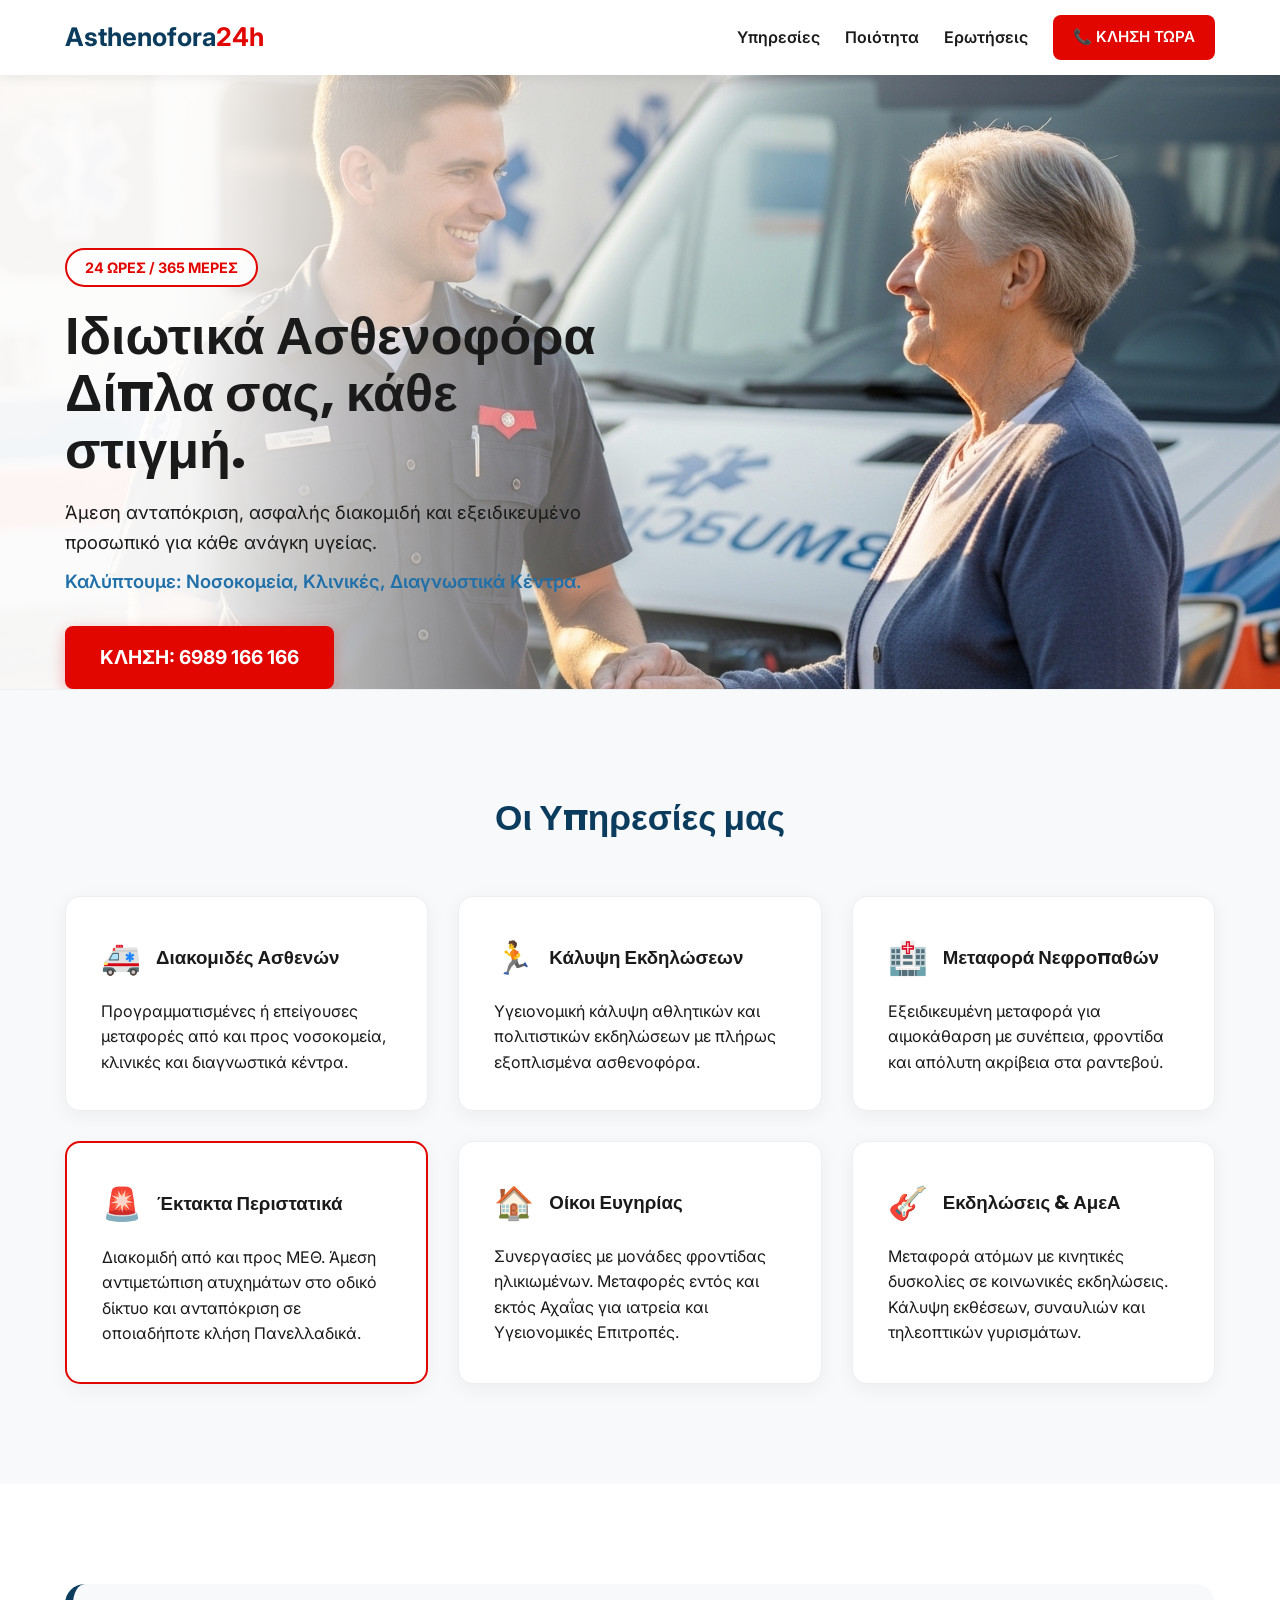
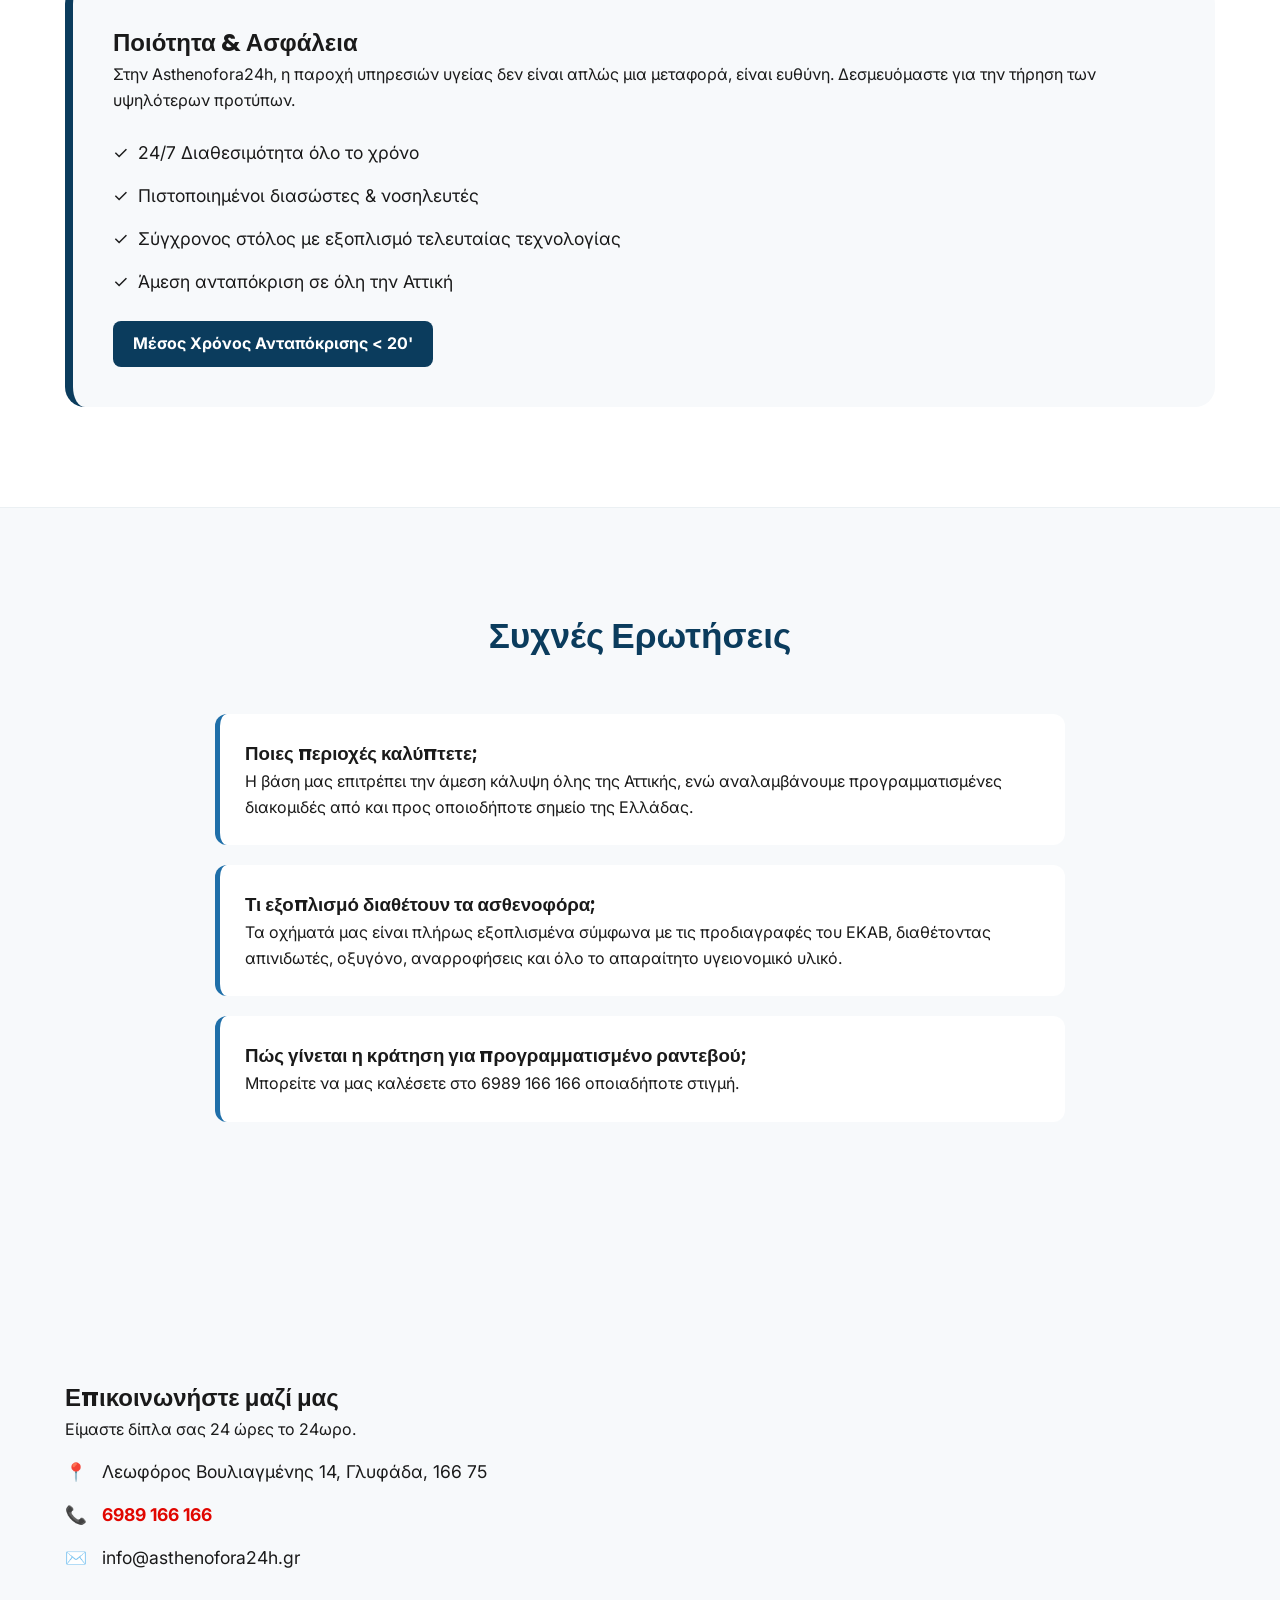
==== index.html @ 8b7d51a0 "Initial commit - Hero section complete" ====
<!DOCTYPE html>
<html lang="el">
<head>
    <meta charset="UTF-8">
    <meta name="viewport" content="width=device-width, initial-scale=1.0">
    <title>Asthenofora24h | Ιδιωτικά Ασθενοφόρα - Άμεση Διακομιδή</title>
    
    <meta name="description" content="Ιδιωτικά ασθενοφόρα Asthenofora24h. Άμεση ανταπόκριση < 20', 24/7 διαθεσιμότητα, μεταφορές ασθενών και κάλυψη εκδηλώσεων.">
    
    <link href="https://fonts.googleapis.com/css2?family=Inter:wght@400;600&family=Poppins:wght@600;700&display=swap" rel="stylesheet">
    <link rel="stylesheet" href="style.css">
</head>
<body>

    <header class="sticky-header">
        <div class="container header-flex">
            <a href="#" class="logo">Asthenofora<span>24h</span></a>
            <nav class="desktop-nav">
                <a href="#services">Υπηρεσίες</a>
                <a href="#quality">Ποιότητα</a>
                <a href="#faq">Ερωτήσεις</a>
                <a href="tel:6989166166" class="nav-call-btn">📞 ΚΛΗΣΗ ΤΩΡΑ</a>
            </nav>
        </div>
    </header>

    <section class="hero">
        <div id="hero-bg" class="hero-background"></div>
        
        <div class="container hero-container-rel">
            <div class="hero-content">
    <div class="top-badge">24 Ώρες / 365 Μέρες</div>
    <h1>Ιδιωτικά Ασθενοφόρα <br><span class="text-blue">Δίπλα σας, κάθε στιγμή.</span></h1>
    
    <p class="hero-description">
        Άμεση ανταπόκριση, ασφαλής διακομιδή και εξειδικευμένο προσωπικό για κάθε ανάγκη υγείας. 
        <span>Καλύπτουμε: Νοσοκομεία, Κλινικές, Διαγνωστικά Κέντρα.</span>
    </p>

    <div class="hero-btns">
        <a href="tel:6989166166" class="btn-main-cta">ΚΛΗΣΗ: 6989 166 166</a>
    </div>
</div>
    </section>

    <section id="services" class="section section-light">
        <div class="container">
            <h2 class="section-title">Οι Υπηρεσίες μας</h2>
            <div class="grid">
                
                <div class="card">
                    <div class="card-header">
                        <span class="card-icon">🚑</span>
                        <h3>Διακομιδές Ασθενών</h3>
                    </div>
                    <p>Προγραμματισμένες ή επείγουσες μεταφορές από και προς νοσοκομεία, κλινικές και διαγνωστικά κέντρα.</p>
                </div>

                <div class="card">
                    <div class="card-header">
                        <span class="card-icon">🏃</span>
                        <h3>Κάλυψη Εκδηλώσεων</h3>
                    </div>
                    <p>Υγειονομική κάλυψη αθλητικών και πολιτιστικών εκδηλώσεων με πλήρως εξοπλισμένα ασθενοφόρα.</p>
                </div>

                <div class="card">
                    <div class="card-header">
                        <span class="card-icon">🏥</span>
                        <h3>Μεταφορά Νεφροπαθών</h3>
                    </div>
                    <p>Εξειδικευμένη μεταφορά για αιμοκάθαρση με συνέπεια, φροντίδα και απόλυτη ακρίβεια στα ραντεβού.</p>
                </div>

                <div class="card card-highlight">
                    <div class="card-header">
                        <span class="card-icon">🚨</span>
                        <h3>Έκτακτα Περιστατικά</h3>
                    </div>
                    <p>Διακομιδή από και προς ΜΕΘ. Άμεση αντιμετώπιση ατυχημάτων στο οδικό δίκτυο και ανταπόκριση σε οποιαδήποτε κλήση Πανελλαδικά.</p>
                </div>

                <div class="card">
                    <div class="card-header">
                        <span class="card-icon">🏠</span>
                        <h3>Οίκοι Ευγηρίας</h3>
                    </div>
                    <p>Συνεργασίες με μονάδες φροντίδας ηλικιωμένων. Μεταφορές εντός και εκτός Αχαΐας για ιατρεία και Υγειονομικές Επιτροπές.</p>
                </div>

                <div class="card">
                    <div class="card-header">
                        <span class="card-icon">🎸</span>
                        <h3>Εκδηλώσεις & ΑμεΑ</h3>
                    </div>
                    <p>Μεταφορά ατόμων με κινητικές δυσκολίες σε κοινωνικές εκδηλώσεις. Κάλυψη εκθέσεων, συναυλιών και τηλεοπτικών γυρισμάτων.</p>
                </div>

            </div>
        </div>
    </section>

    <section id="quality" class="section section-white">
        <div class="container">
            <div class="quality-panel">
                <div class="quality-text">
                    <h2>Ποιότητα & Ασφάλεια</h2>
                    <p>Στην Asthenofora24h, η παροχή υπηρεσιών υγείας δεν είναι απλώς μια μεταφορά, είναι ευθύνη. Δεσμευόμαστε για την τήρηση των υψηλότερων προτύπων.</p>
                    <ul class="quality-list">
                        <li><span>✓</span> 24/7 Διαθεσιμότητα όλο το χρόνο</li>
                        <li><span>✓</span> Πιστοποιημένοι διασώστες & νοσηλευτές</li>
                        <li><span>✓</span> Σύγχρονος στόλος με εξοπλισμό τελευταίας τεχνολογίας</li>
                        <li><span>✓</span> Άμεση ανταπόκριση σε όλη την Αττική</li>
                    </ul>
                    <div class="response-badge">Μέσος Χρόνος Ανταπόκρισης < 20'</div>
                </div>
            </div>
        </div>
    </section>

    <section id="faq" class="section section-light">
        <div class="container">
            <h2 class="section-title">Συχνές Ερωτήσεις</h2>
            <div class="faq-container">
                <div class="faq-card">
                    <h3>Ποιες περιοχές καλύπτετε;</h3>
                    <p>Η βάση μας επιτρέπει την άμεση κάλυψη όλης της Αττικής, ενώ αναλαμβάνουμε προγραμματισμένες διακομιδές από και προς οποιοδήποτε σημείο της Ελλάδας.</p>
                </div>
                <div class="faq-card">
                    <h3>Τι εξοπλισμό διαθέτουν τα ασθενοφόρα;</h3>
                    <p>Τα οχήματά μας είναι πλήρως εξοπλισμένα σύμφωνα με τις προδιαγραφές του ΕΚΑΒ, διαθέτοντας απινιδωτές, οξυγόνο, αναρροφήσεις και όλο το απαραίτητο υγειονομικό υλικό.</p>
                </div>
                <div class="faq-card">
                    <h3>Πώς γίνεται η κράτηση για προγραμματισμένο ραντεβού;</h3>
                    <p>Μπορείτε να μας καλέσετε στο 6989 166 166 οποιαδήποτε στιγμή.</p>
                </div>
            </div>
        </div>
    </section>

    <footer id="contact" class="footer-panel">
        <div class="container">
            <div class="footer-grid">
                <div class="footer-contact-info">
                    <h2>Επικοινωνήστε μαζί μας</h2>
                    <p class="footer-tagline">Είμαστε δίπλα σας 24 ώρες το 24ωρο.</p>
                    <div class="contact-item">
                        <span class="icon">📍</span>
                        <p>Λεωφόρος Βουλιαγμένης 14, Γλυφάδα, 166 75</p>
                    </div>
                    <div class="contact-item">
                        <span class="icon">📞</span>
                        <p><a href="tel:6989166166">6989 166 166</a></p>
                    </div>
                    <div class="contact-item">
                        <span class="icon">✉️</span>
                        <p>info@asthenofora24h.gr</p>
                    </div>
                </div>
                <div class="footer-map-box">
                    <iframe src="https://www.google.com/maps/embed?pb=!1m18!1m12!1m3!1d3151.83543450937!2d23.75!3d37.86!2m3!1f0!2f0!3f0!3m2!1i1024!2i768!4f13.1!3m3!1m2!1s0x0%3A0x0!2zMzfCsDUxJzM2LjAiTiAyM8KwNDUnMDAuMCJF!5e0!3m2!1sel!2sgr!4v1622549200000!5m2!1sel!2sgr" width="100%" height="300" style="border:0; border-radius: 15px;" allowfullscreen="" loading="lazy"></iframe>
                </div>
            </div>
        </div>
    </footer>

    <div class="mobile-call-bar">
        <a href="tel:6989166166">
            <span class="phone-icon">📞</span> 
            <span class="phone-text">ΚΛΗΣΗ: 6989 166 166</span>
        </a>
    </div>

    <script src="script.js"></script>
</body>
</html>
---- style.css ----
/* =========================================
   1. CUSTOM VARIABLES & RESET
   ========================================= */
:root {
    --primary-blue: #0B3C5D;
    --secondary-blue: #1F6FA9;
    --accent-red: #E10600;
    --bg-light: #F7F9FB;
    --text-dark: #1A1A1A;
    --white: #ffffff;
    --transition: all 0.3s ease;
}

* { 
    box-sizing: border-box; 
    margin: 0; 
    padding: 0; 
}

html { 
    scroll-behavior: smooth; 
}

body {
    font-family: 'Inter', sans-serif;
    color: var(--text-dark);
    background-color: var(--bg-light);
    line-height: 1.6;
    overflow-x: hidden;
}

h1, h2, h3 { 
    font-family: 'Poppins', sans-serif; 
    font-weight: 700; 
}

.container {
    max-width: 1200px;
    margin: 0 auto;
    padding: 0 25px;
}

/* =========================================
   2. STICKY HEADER
   ========================================= */
.sticky-header {
    height: 75px;
    position: sticky;
    top: 0;
    background: var(--white);
    box-shadow: 0 2px 12px rgba(0,0,0,0.08);
    z-index: 1000;
    display: flex;
    align-items: center;
}

.header-flex {
    display: flex;
    justify-content: space-between;
    align-items: center;
    width: 100%;
}

.logo { 
    font-size: 1.6rem; 
    color: var(--primary-blue); 
    text-decoration: none; 
    font-weight: 700; 
}

.logo span { 
    color: var(--accent-red); 
}

.desktop-nav { 
    display: flex; 
    align-items: center; 
    gap: 25px; 
}

.desktop-nav a { 
    text-decoration: none; 
    color: var(--text-dark); 
    font-weight: 600; 
    transition: var(--transition); 
}

.desktop-nav a:hover { 
    color: var(--secondary-blue); 
}

.nav-call-btn {
    background: var(--accent-red);
    color: var(--white) !important;
    padding: 10px 20px;
    border-radius: 8px;
    font-size: 0.95rem;
    transition: var(--transition);
}

.nav-call-btn:hover {
    background: #b30500 !important;
    transform: translateY(-2px);
}
/* =========================================
   3. HERO SECTION (ΤΕΛΙΚΟ & ΟΛΟΚΛΗΡΩΜΕΝΟ)
   ========================================= */
.hero {
    position: relative;
    overflow: hidden;
    min-height: 40vh; /* Ισορροπημένο ύψος */
    display: flex;
    align-items: center;
    background-color: #000;
    text-align: left;
}

.hero-background {
    position: absolute;
    top: 0;
    left: 0;
    width: 100%;
    height: 100%;
    background-size: cover;
    background-position: 70% center; /* Μετακίνηση φωτό 10% δεξιά */
    background-repeat: no-repeat;
    transition: background-image 1.5s ease-in-out, transform 8s linear;
    z-index: 1;
}

.zoom-effect { 
    transform: scale(1.1); 
}

.hero::before {
    content: '';
    position: absolute;
    top: 0; left: 0; width: 100%; height: 100%;
    /* Πολύ ελαφρύ σβήσιμο για να φαίνονται οι διασώστες */
    background: linear-gradient(90deg, 
        rgba(255,255,255,0.95) 15%, 
        rgba(255,255,255,0.3) 45%, 
        rgba(255,255,255,0) 70%
    );
    z-index: 2;
}

.hero-container-rel {
    position: relative;
    z-index: 3;
    width: 100%;
}

.hero-content {
    max-width: 580px; 
    text-align: left;
    margin-left: 0;
    margin-right: auto;
    /* Κατέβασμα 5% για να μην κρύβει τα πρόσωπα */
    padding-top: 15%; 
}

/* 24 Ώρες Badge με Κόκκινα Γράμματα */
.top-badge {
    background: rgba(255, 255, 255, 0.9);
    color: var(--accent-red);
    border: 2px solid var(--accent-red);
    display: inline-block;
    padding: 6px 18px;
    border-radius: 50px;
    font-size: 0.9rem;
    font-weight: 700;
    margin-bottom: 20px;
    text-transform: uppercase;
}

.hero h1 { 
    font-size: clamp(32px, 5vw, 52px); 
    line-height: 1.1; 
    margin-bottom: 20px; 
    color: var(--text-dark);
    text-align: left;
}

/* Ενοποιημένο κείμενο 1 + 2 */
.hero-description {
    font-size: 1.15rem;
    line-height: 1.6;
    color: #1A1A1A;
    margin-bottom: 30px;
    text-align: left;
}

.hero-description span {
    display: block;
    margin-top: 10px;
    font-weight: 600;
    color: var(--secondary-blue);
}

/* Κουμπί ΚΛΗΣΗ (3) */
.btn-main-cta {
    display: inline-block;
    background: var(--accent-red);
    color: var(--white);
    padding: 16px 35px;
    border-radius: 8px;
    text-decoration: none;
    font-weight: 700;
    font-size: 1.2rem;
    box-shadow: 0 4px 15px rgba(225, 6, 0, 0.3);
    transition: var(--transition);
}

.btn-main-cta:hover {
    transform: translateY(-3px);
    background: #b30500;
}

/* --- Mobile Fixes --- */
@media (max-width: 768px) {
    .hero { text-align: center; min-height: 75vh; }
    .hero::before { background: rgba(255,255,255,0.85); }
    .hero-content { margin: 0 auto; padding-top: 10%; }
    .hero h1, .hero-description { text-align: center; }
}
/* =========================================
   4. SECTIONS & PANELS
   ========================================= */
.section { 
    padding: 100px 0; 
}

.section-light { 
    background-color: var(--bg-light); 
    border-top: 1px solid #ebf0f3; 
}

.section-white { 
    background-color: var(--white); 
}

.section-title { 
    text-align: center; 
    font-size: 2.2rem; 
    margin-bottom: 50px; 
    color: var(--primary-blue); 
}

/* =========================================
   5. GRID & CARDS
   ========================================= */
.grid {
    display: grid;
    grid-template-columns: repeat(auto-fit, minmax(320px, 1fr));
    gap: 30px;
}

.card {
    background: var(--white);
    padding: 35px;
    border-radius: 15px;
    box-shadow: 0 5px 20px rgba(0,0,0,0.05);
    transition: var(--transition);
    border: 1px solid #eee;
}

.card:hover {
    transform: translateY(-8px);
    box-shadow: 0 12px 30px rgba(11, 60, 93, 0.1);
}

.card-highlight {
    border: 2px solid var(--accent-red);
}

.card-header {
    display: flex;
    align-items: center;
    gap: 15px;
    margin-bottom: 15px;
}

.card-icon { font-size: 2rem; }

/* =========================================
   6. QUALITY & FAQ
   ========================================= */
.quality-panel {
    background: var(--bg-light);
    padding: 40px;
    border-radius: 20px;
    border-left: 8px solid var(--primary-blue);
}

.quality-list {
    list-style: none;
    margin: 25px 0;
}

.quality-list li {
    margin-bottom: 15px;
    font-size: 1.1rem;
    display: flex;
    align-items: center;
    gap: 10px;
}

.response-badge {
    display: inline-block;
    padding: 10px 20px;
    background: var(--primary-blue);
    color: white;
    border-radius: 8px;
    font-weight: 700;
}

.faq-container { max-width: 850px; margin: 0 auto; }

.faq-card {
    background: var(--white);
    padding: 25px;
    border-radius: 12px;
    margin-bottom: 20px;
    border-left: 5px solid var(--secondary-blue);
}

/* =========================================
   7. FOOTER & MAP
   ========================================= */
.footer-panel { padding: 80px 0 120px 0; }

.footer-grid {
    display: grid;
    grid-template-columns: 1fr 1fr;
    gap: 50px;
    align-items: center;
}

.contact-item {
    display: flex;
    gap: 15px;
    margin-top: 15px;
    font-size: 1.1rem;
}

.contact-item a { color: var(--accent-red); font-weight: 700; text-decoration: none; }

/* =========================================
   8. MOBILE CALL BAR & RESPONSIVE
   ========================================= */
.mobile-call-bar {
    position: fixed;
    bottom: 0;
    width: 100%;
    height: 70px;
    background: var(--accent-red);
    display: none;
    align-items: center;
    justify-content: center;
    z-index: 2000;
}

.mobile-call-bar a {
    color: white;
    text-decoration: none;
    font-weight: 700;
    font-size: 1.2rem;
}

@media (max-width: 768px) {
    .desktop-nav { display: none; }
    .mobile-call-bar { display: flex; }
    .footer-grid { grid-template-columns: 1fr; }
    .section { padding: 60px 0; }
    .hero { text-align: center; min-height: 70vh; }
    .hero::before { background: rgba(255,255,255,0.85); }
    .hero-content { margin: 0 auto; }
    body { padding-bottom: 70px; }
}
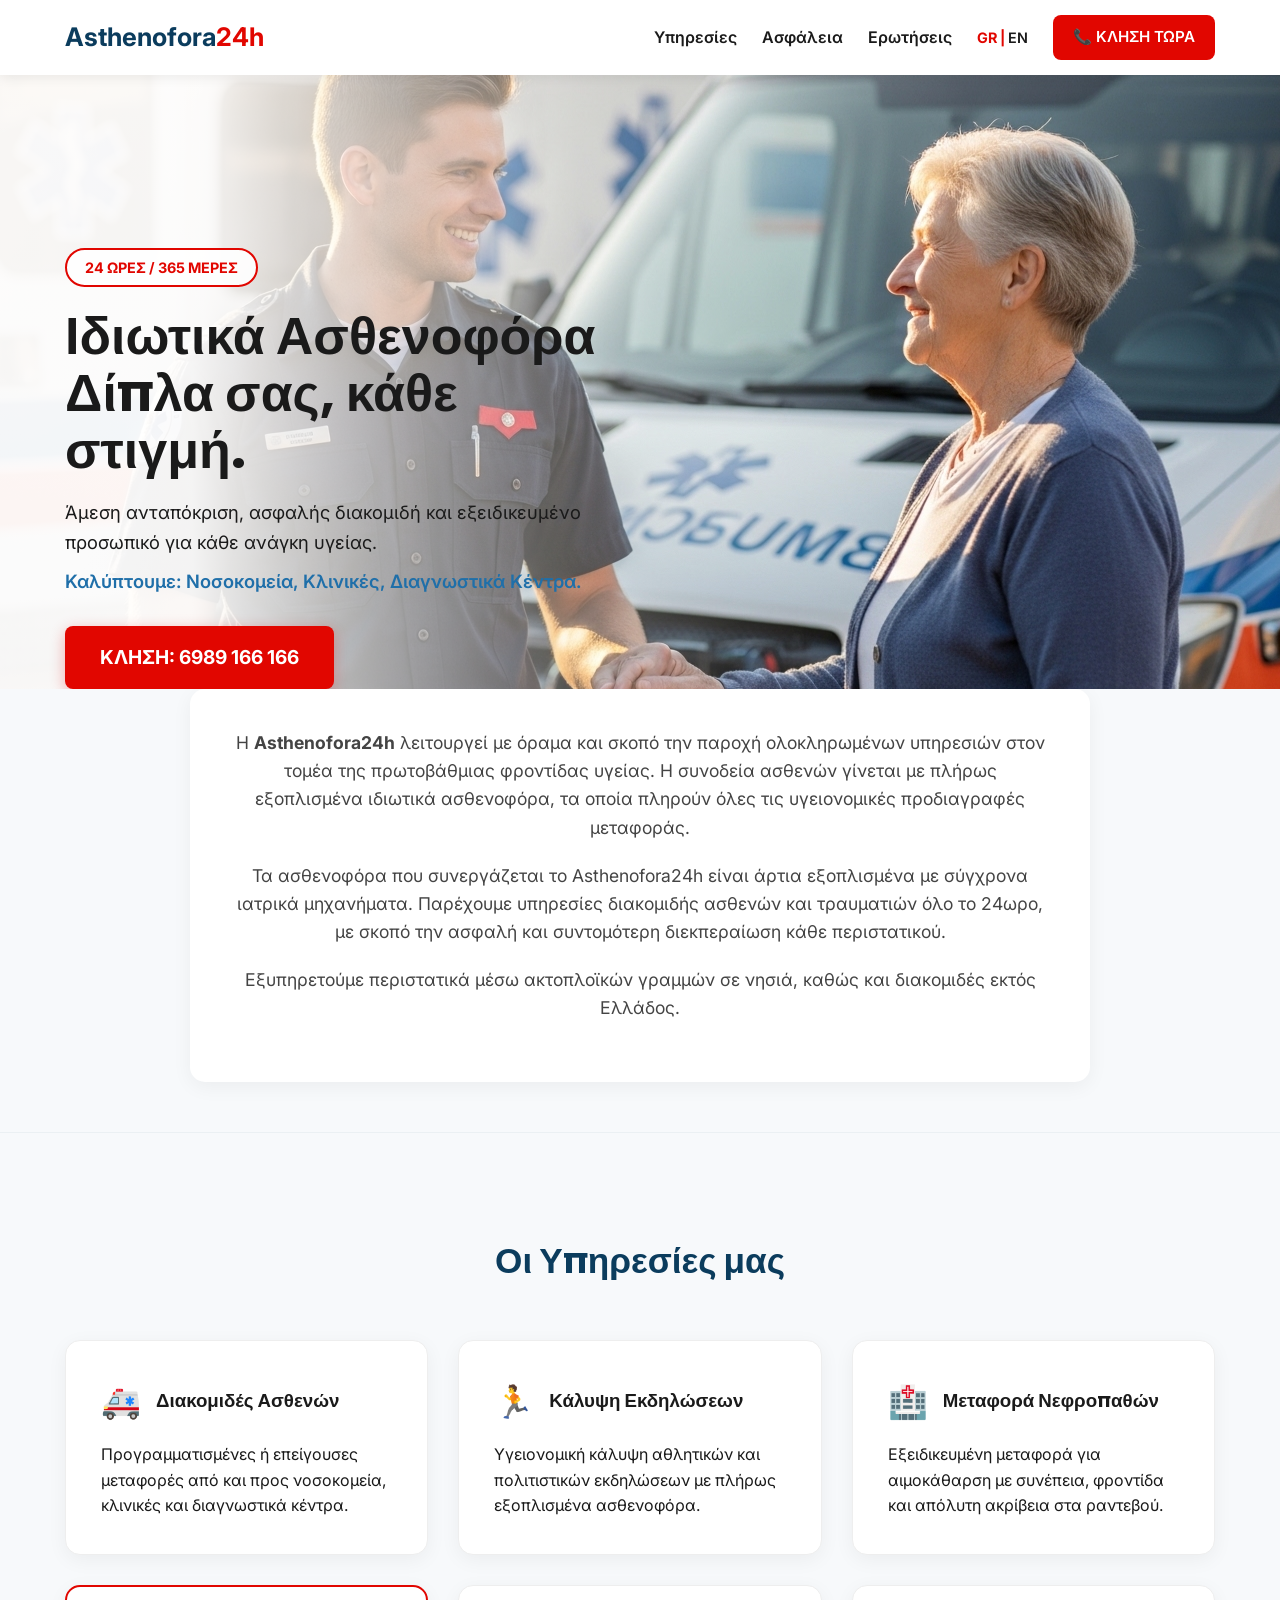
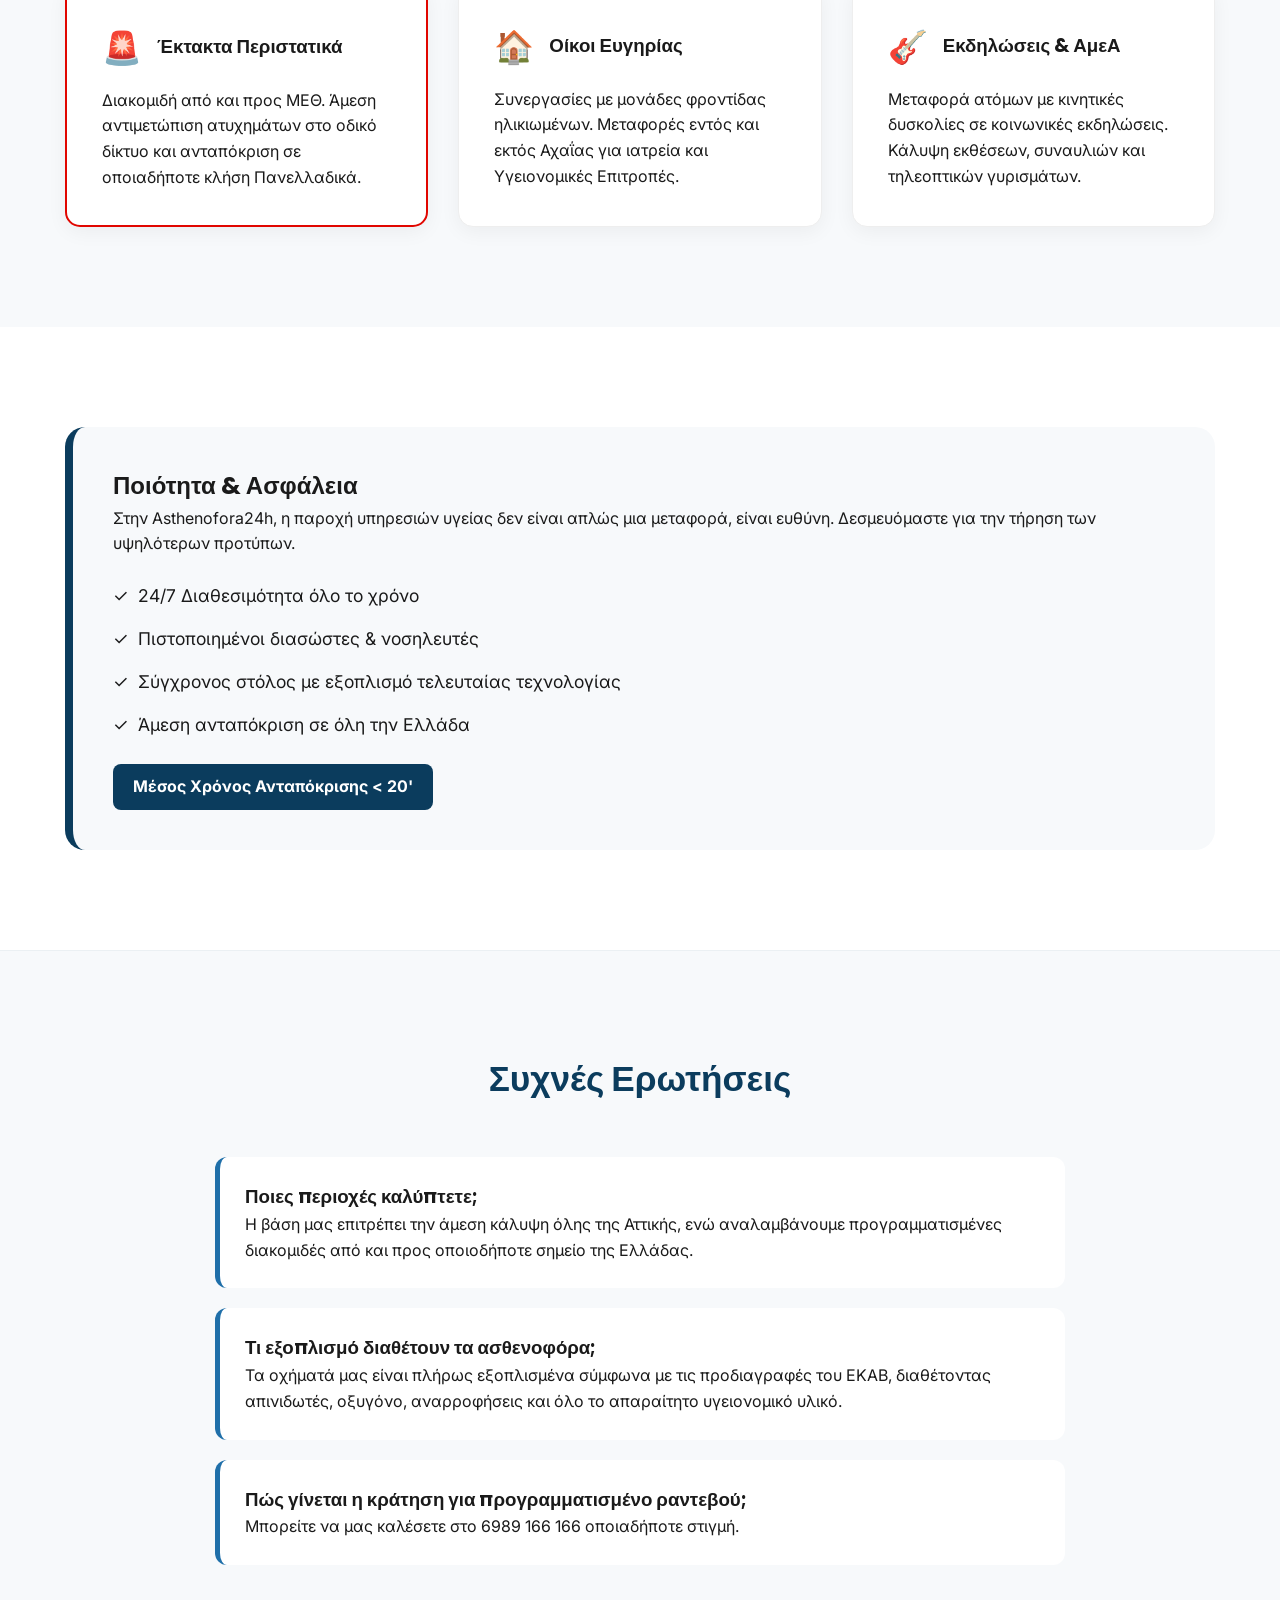
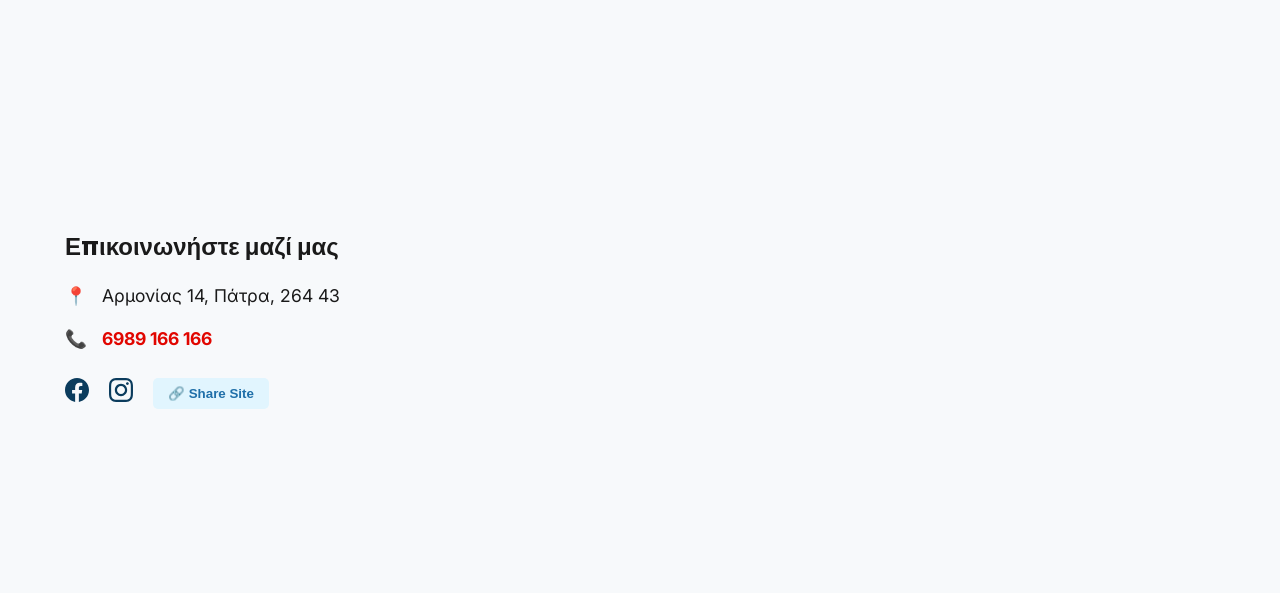
==== commit c74e8eb7: "Added English version, Patra address, and social links" ====
--- a/index.html
+++ b/index.html
@@ -16,11 +16,13 @@
         <div class="container header-flex">
             <a href="#" class="logo">Asthenofora<span>24h</span></a>
             <nav class="desktop-nav">
-                <a href="#services">Υπηρεσίες</a>
-                <a href="#quality">Ποιότητα</a>
-                <a href="#faq">Ερωτήσεις</a>
-                <a href="tel:6989166166" class="nav-call-btn">📞 ΚΛΗΣΗ ΤΩΡΑ</a>
-            </nav>
+    <a href="#services">Υπηρεσίες</a>
+    <a href="#quality">Ασφάλεια</a> <a href="#faq">Ερωτήσεις</a>
+    <div class="lang-switch">
+        <span class="active">GR</span> | <a href="en.html">EN</a>
+    </div>
+    <a href="tel:6989166166" class="nav-call-btn">📞 ΚΛΗΣΗ ΤΩΡΑ</a>
+</nav>
         </div>
     </header>
 
@@ -42,7 +44,15 @@
     </div>
 </div>
     </section>
-
+<section class="mission-statement">
+    <div class="container">
+        <div class="mission-panel">
+            <p>Η <strong>Asthenofora24h</strong> λειτουργεί με όραμα και σκοπό την παροχή ολοκληρωμένων υπηρεσιών στον τομέα της πρωτοβάθμιας φροντίδας υγείας. Η συνοδεία ασθενών γίνεται με πλήρως εξοπλισμένα ιδιωτικά ασθενοφόρα, τα οποία πληρούν όλες τις υγειονομικές προδιαγραφές μεταφοράς.</p>
+            <p>Τα ασθενοφόρα που συνεργάζεται το Asthenofora24h είναι άρτια εξοπλισμένα με σύγχρονα ιατρικά μηχανήματα. Παρέχουμε υπηρεσίες διακομιδής ασθενών και τραυματιών όλο το 24ωρο, με σκοπό την ασφαλή και συντομότερη διεκπεραίωση κάθε περιστατικού.</p>
+            <p>Εξυπηρετούμε περιστατικά μέσω ακτοπλοϊκών γραμμών σε νησιά, καθώς και διακομιδές εκτός Ελλάδος.</p>
+        </div>
+    </div>
+</section>
     <section id="services" class="section section-light">
         <div class="container">
             <h2 class="section-title">Οι Υπηρεσίες μας</h2>
@@ -110,7 +120,7 @@
                         <li><span>✓</span> 24/7 Διαθεσιμότητα όλο το χρόνο</li>
                         <li><span>✓</span> Πιστοποιημένοι διασώστες & νοσηλευτές</li>
                         <li><span>✓</span> Σύγχρονος στόλος με εξοπλισμό τελευταίας τεχνολογίας</li>
-                        <li><span>✓</span> Άμεση ανταπόκριση σε όλη την Αττική</li>
+                        <li><span>✓</span> Άμεση ανταπόκριση σε όλη την Ελλάδα</li>
                     </ul>
                     <div class="response-badge">Μέσος Χρόνος Ανταπόκρισης < 20'</div>
                 </div>
@@ -139,30 +149,34 @@
     </section>
 
     <footer id="contact" class="footer-panel">
-        <div class="container">
-            <div class="footer-grid">
-                <div class="footer-contact-info">
-                    <h2>Επικοινωνήστε μαζί μας</h2>
-                    <p class="footer-tagline">Είμαστε δίπλα σας 24 ώρες το 24ωρο.</p>
-                    <div class="contact-item">
-                        <span class="icon">📍</span>
-                        <p>Λεωφόρος Βουλιαγμένης 14, Γλυφάδα, 166 75</p>
-                    </div>
-                    <div class="contact-item">
-                        <span class="icon">📞</span>
-                        <p><a href="tel:6989166166">6989 166 166</a></p>
-                    </div>
-                    <div class="contact-item">
-                        <span class="icon">✉️</span>
-                        <p>info@asthenofora24h.gr</p>
-                    </div>
+    <div class="container">
+        <div class="footer-grid">
+            <div class="footer-contact-info">
+                <h2>Επικοινωνήστε μαζί μας</h2>
+                <div class="contact-item">
+                    <span class="icon">📍</span>
+                    <p>Αρμονίας 14, Πάτρα, 264 43</p> </div>
+                <div class="contact-item">
+                    <span class="icon">📞</span>
+                    <p><a href="tel:6989166166">6989 166 166</a></p>
                 </div>
-                <div class="footer-map-box">
-                    <iframe src="https://www.google.com/maps/embed?pb=!1m18!1m12!1m3!1d3151.83543450937!2d23.75!3d37.86!2m3!1f0!2f0!3f0!3m2!1i1024!2i768!4f13.1!3m3!1m2!1s0x0%3A0x0!2zMzfCsDUxJzM2LjAiTiAyM8KwNDUnMDAuMCJF!5e0!3m2!1sel!2sgr!4v1622549200000!5m2!1sel!2sgr" width="100%" height="300" style="border:0; border-radius: 15px;" allowfullscreen="" loading="lazy"></iframe>
+                
+                <div class="social-links">
+                    <a href="https://www.facebook.com/p/Asthenofora24-100063815062209/" target="_blank">
+                        <svg width="24" height="24" fill="#0B3C5D" viewBox="0 0 24 24"><path d="M24 12.073c0-6.627-5.373-12-12-12s-12 5.373-12 12c0 5.99 4.388 10.954 10.125 11.854v-8.385H7.078v-3.47h3.047V9.43c0-3.007 1.792-4.669 4.533-4.669 1.312 0 2.686.235 2.686.235v2.953H15.83c-1.491 0-1.956.925-1.956 1.874v2.25h3.328l-.532 3.47h-2.796v8.385C19.612 23.027 24 18.062 24 12.073z"/></svg>
+                    </a>
+                    <a href="https://www.instagram.com/asthenofora24h.gr/" target="_blank">
+                        <svg width="24" height="24" fill="#0B3C5D" viewBox="0 0 24 24"><path d="M12 2.163c3.204 0 3.584.012 4.85.07 1.366.062 2.633.332 3.608 1.308.975.975 1.245 2.242 1.308 3.608.058 1.266.07 1.646.07 4.85s-.012 3.584-.07 4.85c-.063 1.366-.333 2.633-1.308 3.608-.975.975-2.242 1.245-3.608 1.308-1.266.058-1.646.07-4.85.07s-3.584-.012-4.85-.07c-1.366-.063-2.633-.333-3.608-1.308-.975-.975-1.245-2.242-1.308-3.608-.058-1.266-.07-1.646-.07-4.85s.012-3.584.07-4.85c.063-1.366.333-2.633 1.308-3.608.975-.975 2.242-1.245 3.608-1.308 1.266-.058 1.646-.07 4.85-.07zm0-2.163c-3.259 0-3.667.014-4.947.072-4.358.2-6.78 2.618-6.98 6.98-.059 1.281-.073 1.689-.073 4.948s.014 3.667.072 4.947c.2 4.337 2.617 6.78 6.98 6.98 1.281.058 1.689.072 4.948.072s3.667-.014 4.947-.072c4.358-.2 6.78-2.618 6.98-6.98.058-1.281.072-1.689.072-4.948s-.014-3.667-.072-4.947c-.2-4.338-2.617-6.78-6.98-6.98-1.281-.058-1.689-.072-4.948-.072zm0 5.838c-3.403 0-6.162 2.759-6.162 6.162s2.759 6.162 6.162 6.162 6.162-2.759 6.162-6.162-2.759-6.162-6.162-6.162zm0 10.162c-2.209 0-4-1.791-4-4 0-2.209 1.791-4 4-4s4 1.791 4 4c0 2.209-1.791 4-4 4zm6.406-11.845c-.796 0-1.441.645-1.441 1.44s.645 1.44 1.441 1.44c.795 0 1.439-.645 1.439-1.44s-.644-1.44-1.439-1.44z"/></svg>
+                    </a>
+                    <button id="shareButton" class="share-btn">🔗 Share Site</button>
                 </div>
             </div>
+            <div class="footer-map-box">
+                <iframe src="https://www.google.com/maps/embed?pb=!1m18!1m12!1m3!1d3132.843603417772!2d21.754432!3d38.259965!2m3!1f0!2f0!3f0!3m2!1i1024!2i768!4f13.1!3m3!1m2!1s0x135e39695d7301c1%3A0x6b1c70e7e1f57e60!2zzpHPgc68zr_Ovc6vzrHPgiAxNCwgzqDOrM-Ez4HOsSAyNjQgNDM!5e0!3m2!1sel!2sgr!4v1700000000000" width="100%" height="300" style="border:0; border-radius: 15px;" allowfullscreen="" loading="lazy"></iframe>
+            </div>
         </div>
-    </footer>
+    </div>
+</footer>
 
     <div class="mobile-call-bar">
         <a href="tel:6989166166">
--- a/style.css
+++ b/style.css
@@ -377,4 +377,27 @@
     .hero::before { background: rgba(255,255,255,0.85); }
     .hero-content { margin: 0 auto; }
     body { padding-bottom: 70px; }
+}
+/* Mission Panel */
+.mission-panel {
+    text-align: center;
+    max-width: 900px;
+    margin: 0 auto 50px auto;
+    background: white;
+    padding: 40px;
+    border-radius: 15px;
+    box-shadow: 0 5px 20px rgba(0,0,0,0.05);
+}
+.mission-panel p { margin-bottom: 20px; font-size: 1.1rem; color: #444; }
+
+/* Language Switcher */
+.lang-switch { color: var(--accent-red); font-weight: bold; font-size: 0.9rem; }
+.lang-switch a { color: var(--text-dark); text-decoration: none; }
+.lang-switch .active { color: var(--accent-red); }
+
+/* Social & Share */
+.social-links { display: flex; gap: 20px; align-items: center; margin-top: 25px; }
+.share-btn { 
+    background: #e1f5fe; color: var(--secondary-blue); border: none; 
+    padding: 8px 15px; border-radius: 5px; cursor: pointer; font-weight: 600;
 }
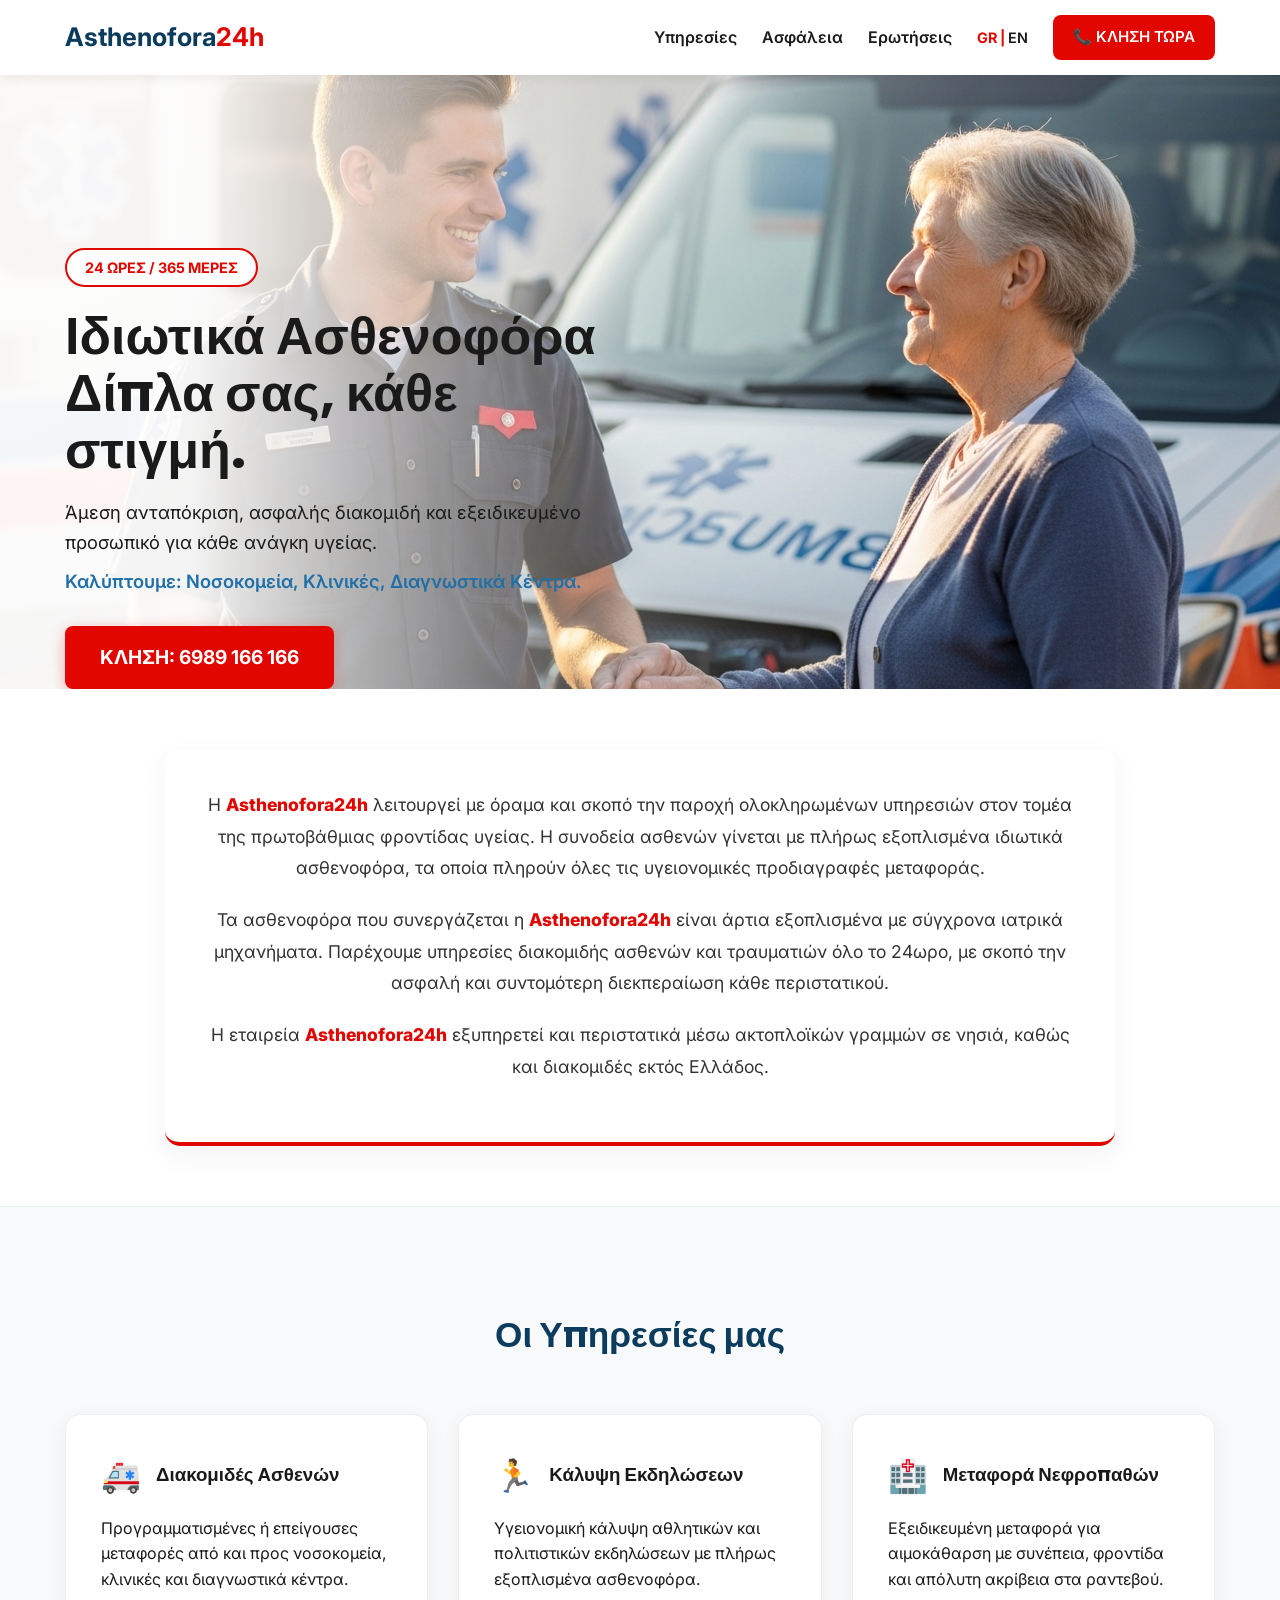
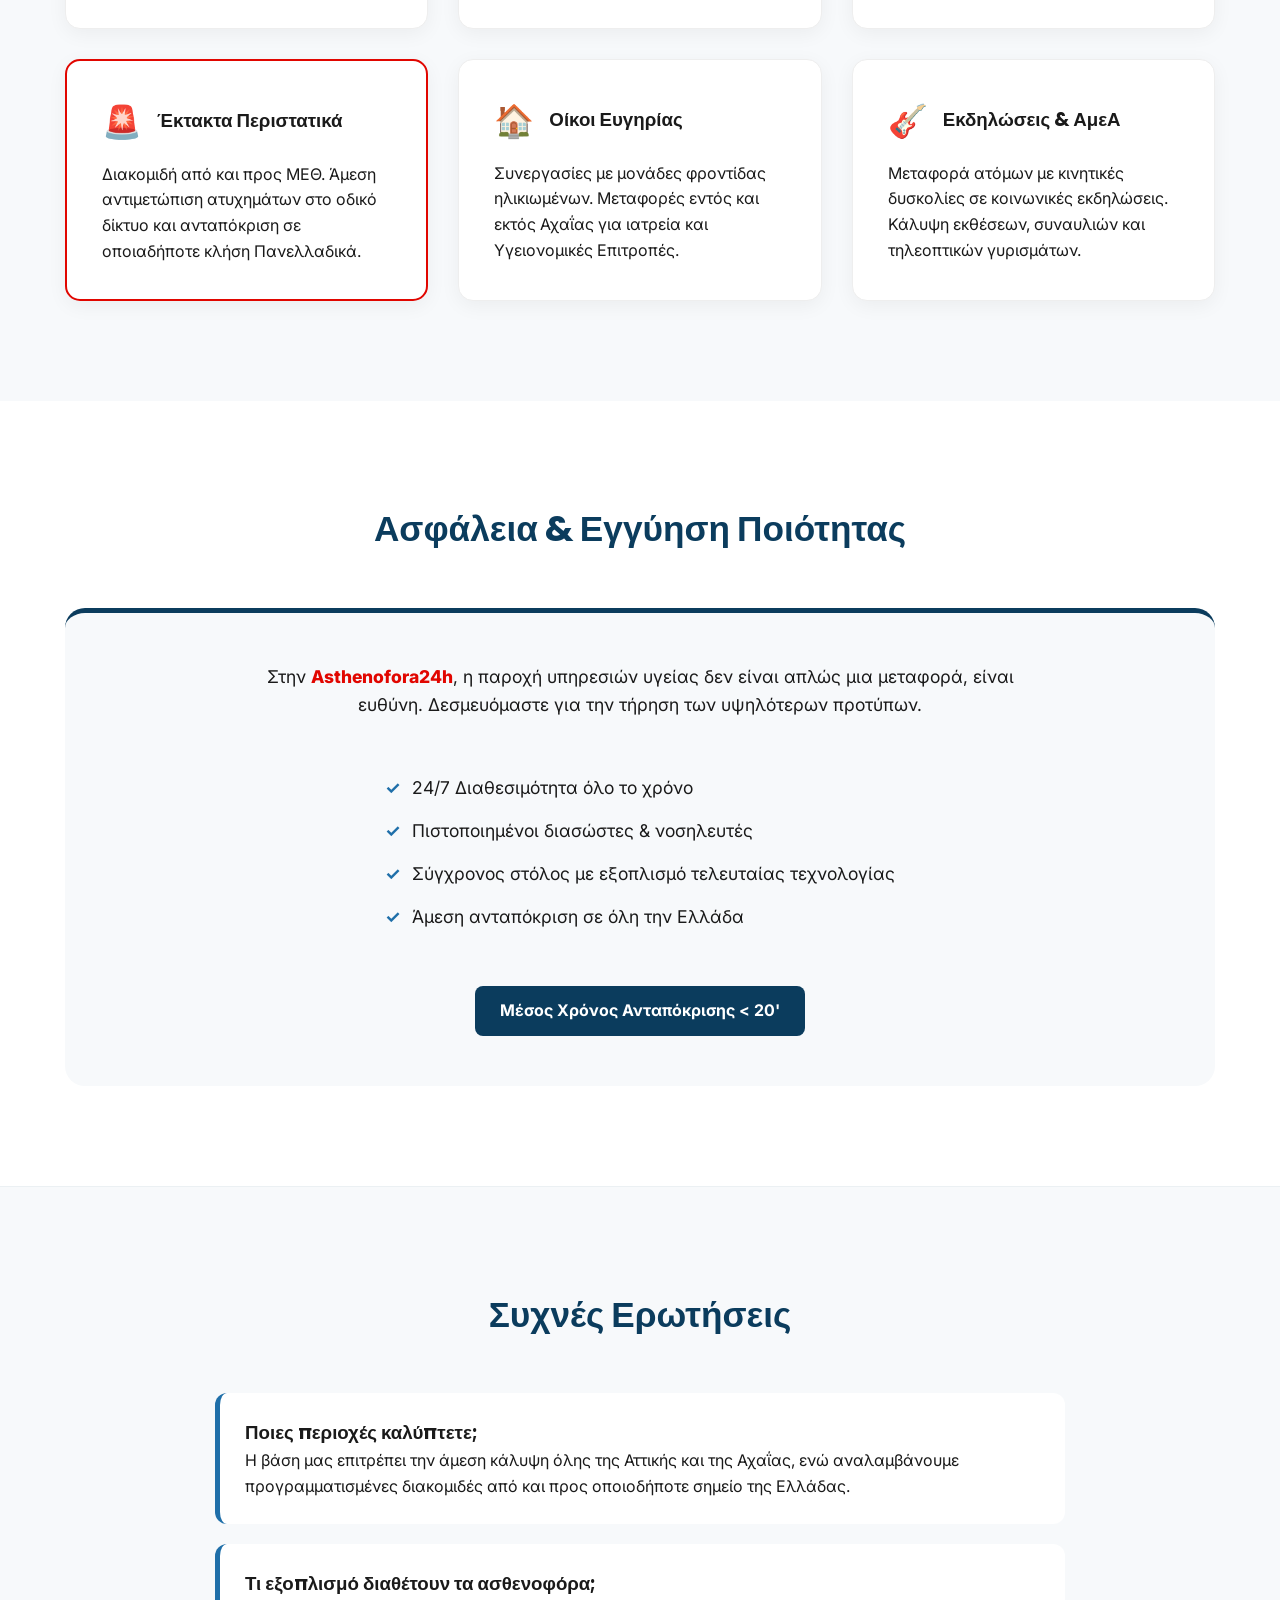
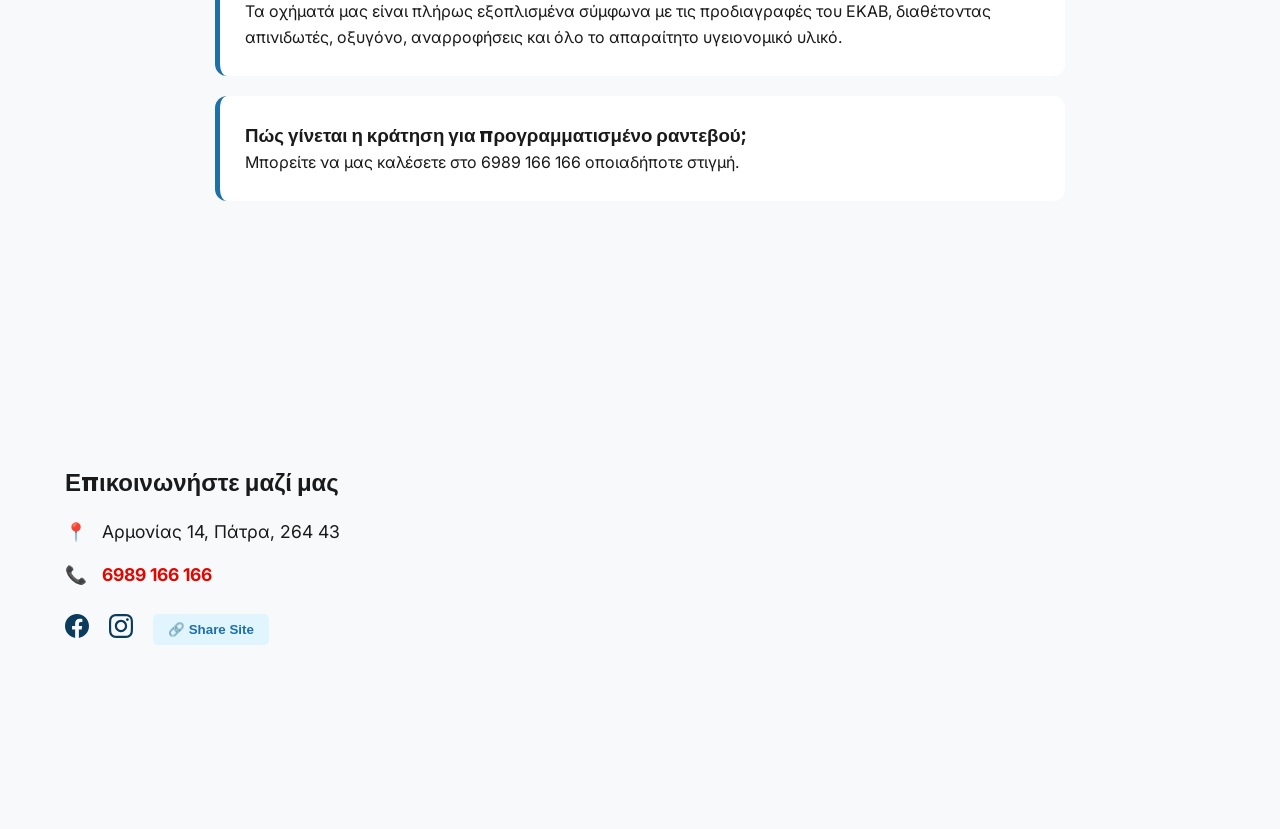
==== commit c68aaae8: "Fixed layout and section order in both Greek and English versions" ====
--- a/index.html
+++ b/index.html
@@ -16,48 +16,48 @@
         <div class="container header-flex">
             <a href="#" class="logo">Asthenofora<span>24h</span></a>
             <nav class="desktop-nav">
-    <a href="#services">Υπηρεσίες</a>
-    <a href="#quality">Ασφάλεια</a> <a href="#faq">Ερωτήσεις</a>
-    <div class="lang-switch">
-        <span class="active">GR</span> | <a href="en.html">EN</a>
-    </div>
-    <a href="tel:6989166166" class="nav-call-btn">📞 ΚΛΗΣΗ ΤΩΡΑ</a>
-</nav>
+                <a href="#services">Υπηρεσίες</a>
+                <a href="#quality">Ασφάλεια</a> 
+                <a href="#faq">Ερωτήσεις</a>
+                <div class="lang-switch">
+                    <span class="active">GR</span> | <a href="en.html">EN</a>
+                </div>
+                <a href="tel:6989166166" class="nav-call-btn">📞 ΚΛΗΣΗ ΤΩΡΑ</a>
+            </nav>
         </div>
     </header>
 
     <section class="hero">
         <div id="hero-bg" class="hero-background"></div>
-        
         <div class="container hero-container-rel">
             <div class="hero-content">
-    <div class="top-badge">24 Ώρες / 365 Μέρες</div>
-    <h1>Ιδιωτικά Ασθενοφόρα <br><span class="text-blue">Δίπλα σας, κάθε στιγμή.</span></h1>
-    
-    <p class="hero-description">
-        Άμεση ανταπόκριση, ασφαλής διακομιδή και εξειδικευμένο προσωπικό για κάθε ανάγκη υγείας. 
-        <span>Καλύπτουμε: Νοσοκομεία, Κλινικές, Διαγνωστικά Κέντρα.</span>
-    </p>
+                <div class="top-badge">24 Ώρες / 365 Μέρες</div>
+                <h1>Ιδιωτικά Ασθενοφόρα <br><span class="text-blue">Δίπλα σας, κάθε στιγμή.</span></h1>
+                <p class="hero-description">
+                    Άμεση ανταπόκριση, ασφαλής διακομιδή και εξειδικευμένο προσωπικό για κάθε ανάγκη υγείας. 
+                    <span>Καλύπτουμε: Νοσοκομεία, Κλινικές, Διαγνωστικά Κέντρα.</span>
+                </p>
+                <div class="hero-btns">
+                    <a href="tel:6989166166" class="btn-main-cta">ΚΛΗΣΗ: 6989 166 166</a>
+                </div>
+            </div>
+        </div>
+    </section>
 
-    <div class="hero-btns">
-        <a href="tel:6989166166" class="btn-main-cta">ΚΛΗΣΗ: 6989 166 166</a>
-    </div>
-</div>
+    <section class="mission-statement">
+        <div class="container">
+            <div class="mission-panel">
+                <p>Η <a href="tel:6989166166" class="brand-red-link">Asthenofora24h</a> λειτουργεί με όραμα και σκοπό την παροχή ολοκληρωμένων υπηρεσιών στον τομέα της πρωτοβάθμιας φροντίδας υγείας. Η συνοδεία ασθενών γίνεται με πλήρως εξοπλισμένα ιδιωτικά ασθενοφόρα, τα οποία πληρούν όλες τις υγειονομικές προδιαγραφές μεταφοράς.</p>
+                <p>Τα ασθενοφόρα που συνεργάζεται η <a href="tel:6989166166" class="brand-red-link">Asthenofora24h</a> είναι άρτια εξοπλισμένα με σύγχρονα ιατρικά μηχανήματα. Παρέχουμε υπηρεσίες διακομιδής ασθενών και τραυματιών όλο το 24ωρο, με σκοπό την ασφαλή και συντομότερη διεκπεραίωση κάθε περιστατικού.</p>
+                <p>Η εταιρεία <a href="tel:6989166166" class="brand-red-link">Asthenofora24h</a> εξυπηρετεί και περιστατικά μέσω ακτοπλοϊκών γραμμών σε νησιά, καθώς και διακομιδές εκτός Ελλάδος.</p>
+            </div>
+        </div>
     </section>
-<section class="mission-statement">
-    <div class="container">
-        <div class="mission-panel">
-            <p>Η <strong>Asthenofora24h</strong> λειτουργεί με όραμα και σκοπό την παροχή ολοκληρωμένων υπηρεσιών στον τομέα της πρωτοβάθμιας φροντίδας υγείας. Η συνοδεία ασθενών γίνεται με πλήρως εξοπλισμένα ιδιωτικά ασθενοφόρα, τα οποία πληρούν όλες τις υγειονομικές προδιαγραφές μεταφοράς.</p>
-            <p>Τα ασθενοφόρα που συνεργάζεται το Asthenofora24h είναι άρτια εξοπλισμένα με σύγχρονα ιατρικά μηχανήματα. Παρέχουμε υπηρεσίες διακομιδής ασθενών και τραυματιών όλο το 24ωρο, με σκοπό την ασφαλή και συντομότερη διεκπεραίωση κάθε περιστατικού.</p>
-            <p>Εξυπηρετούμε περιστατικά μέσω ακτοπλοϊκών γραμμών σε νησιά, καθώς και διακομιδές εκτός Ελλάδος.</p>
-        </div>
-    </div>
-</section>
+
     <section id="services" class="section section-light">
         <div class="container">
             <h2 class="section-title">Οι Υπηρεσίες μας</h2>
             <div class="grid">
-                
                 <div class="card">
                     <div class="card-header">
                         <span class="card-icon">🚑</span>
@@ -65,7 +65,6 @@
                     </div>
                     <p>Προγραμματισμένες ή επείγουσες μεταφορές από και προς νοσοκομεία, κλινικές και διαγνωστικά κέντρα.</p>
                 </div>
-
                 <div class="card">
                     <div class="card-header">
                         <span class="card-icon">🏃</span>
@@ -73,7 +72,6 @@
                     </div>
                     <p>Υγειονομική κάλυψη αθλητικών και πολιτιστικών εκδηλώσεων με πλήρως εξοπλισμένα ασθενοφόρα.</p>
                 </div>
-
                 <div class="card">
                     <div class="card-header">
                         <span class="card-icon">🏥</span>
@@ -81,7 +79,6 @@
                     </div>
                     <p>Εξειδικευμένη μεταφορά για αιμοκάθαρση με συνέπεια, φροντίδα και απόλυτη ακρίβεια στα ραντεβού.</p>
                 </div>
-
                 <div class="card card-highlight">
                     <div class="card-header">
                         <span class="card-icon">🚨</span>
@@ -89,7 +86,6 @@
                     </div>
                     <p>Διακομιδή από και προς ΜΕΘ. Άμεση αντιμετώπιση ατυχημάτων στο οδικό δίκτυο και ανταπόκριση σε οποιαδήποτε κλήση Πανελλαδικά.</p>
                 </div>
-
                 <div class="card">
                     <div class="card-header">
                         <span class="card-icon">🏠</span>
@@ -97,7 +93,6 @@
                     </div>
                     <p>Συνεργασίες με μονάδες φροντίδας ηλικιωμένων. Μεταφορές εντός και εκτός Αχαΐας για ιατρεία και Υγειονομικές Επιτροπές.</p>
                 </div>
-
                 <div class="card">
                     <div class="card-header">
                         <span class="card-icon">🎸</span>
@@ -105,17 +100,16 @@
                     </div>
                     <p>Μεταφορά ατόμων με κινητικές δυσκολίες σε κοινωνικές εκδηλώσεις. Κάλυψη εκθέσεων, συναυλιών και τηλεοπτικών γυρισμάτων.</p>
                 </div>
-
             </div>
         </div>
     </section>
 
     <section id="quality" class="section section-white">
         <div class="container">
+            <h2 class="section-title">Ασφάλεια & Εγγύηση Ποιότητας</h2>
             <div class="quality-panel">
                 <div class="quality-text">
-                    <h2>Ποιότητα & Ασφάλεια</h2>
-                    <p>Στην Asthenofora24h, η παροχή υπηρεσιών υγείας δεν είναι απλώς μια μεταφορά, είναι ευθύνη. Δεσμευόμαστε για την τήρηση των υψηλότερων προτύπων.</p>
+                    <p>Στην <a href="tel:6989166166" class="brand-red-link">Asthenofora24h</a>, η παροχή υπηρεσιών υγείας δεν είναι απλώς μια μεταφορά, είναι ευθύνη. Δεσμευόμαστε για την τήρηση των υψηλότερων προτύπων.</p>
                     <ul class="quality-list">
                         <li><span>✓</span> 24/7 Διαθεσιμότητα όλο το χρόνο</li>
                         <li><span>✓</span> Πιστοποιημένοι διασώστες & νοσηλευτές</li>
@@ -134,7 +128,7 @@
             <div class="faq-container">
                 <div class="faq-card">
                     <h3>Ποιες περιοχές καλύπτετε;</h3>
-                    <p>Η βάση μας επιτρέπει την άμεση κάλυψη όλης της Αττικής, ενώ αναλαμβάνουμε προγραμματισμένες διακομιδές από και προς οποιοδήποτε σημείο της Ελλάδας.</p>
+                    <p>Η βάση μας επιτρέπει την άμεση κάλυψη όλης της Αττικής και της Αχαΐας, ενώ αναλαμβάνουμε προγραμματισμένες διακομιδές από και προς οποιοδήποτε σημείο της Ελλάδας.</p>
                 </div>
                 <div class="faq-card">
                     <h3>Τι εξοπλισμό διαθέτουν τα ασθενοφόρα;</h3>
@@ -149,34 +143,34 @@
     </section>
 
     <footer id="contact" class="footer-panel">
-    <div class="container">
-        <div class="footer-grid">
-            <div class="footer-contact-info">
-                <h2>Επικοινωνήστε μαζί μας</h2>
-                <div class="contact-item">
-                    <span class="icon">📍</span>
-                    <p>Αρμονίας 14, Πάτρα, 264 43</p> </div>
-                <div class="contact-item">
-                    <span class="icon">📞</span>
-                    <p><a href="tel:6989166166">6989 166 166</a></p>
+        <div class="container">
+            <div class="footer-grid">
+                <div class="footer-contact-info">
+                    <h2>Επικοινωνήστε μαζί μας</h2>
+                    <div class="contact-item">
+                        <span class="icon">📍</span>
+                        <p>Αρμονίας 14, Πάτρα, 264 43</p> 
+                    </div>
+                    <div class="contact-item">
+                        <span class="icon">📞</span>
+                        <p><a href="tel:6989166166">6989 166 166</a></p>
+                    </div>
+                    <div class="social-links">
+                        <a href="https://www.facebook.com/p/Asthenofora24-100063815062209/" target="_blank">
+                            <svg width="24" height="24" fill="#0B3C5D" viewBox="0 0 24 24"><path d="M24 12.073c0-6.627-5.373-12-12-12s-12 5.373-12 12c0 5.99 4.388 10.954 10.125 11.854v-8.385H7.078v-3.47h3.047V9.43c0-3.007 1.792-4.669 4.533-4.669 1.312 0 2.686.235 2.686.235v2.953H15.83c-1.491 0-1.956.925-1.956 1.874v2.25h3.328l-.532 3.47h-2.796v8.385C19.612 23.027 24 18.062 24 12.073z"/></svg>
+                        </a>
+                        <a href="https://www.instagram.com/asthenofora24h.gr/" target="_blank">
+                            <svg width="24" height="24" fill="#0B3C5D" viewBox="0 0 24 24"><path d="M12 2.163c3.204 0 3.584.012 4.85.07 1.366.062 2.633.332 3.608 1.308.975.975 1.245 2.242 1.308 3.608.058 1.266.07 1.646.07 4.85s-.012 3.584-.07 4.85c-.063 1.366-.333 2.633-1.308 3.608-.975.975-2.242 1.245-3.608 1.308-1.266.058-1.646.07-4.85.07s-3.584-.012-4.85-.07c-1.366-.063-2.633-.333-3.608-1.308-.975-.975-1.245-2.242-1.308-3.608-.058-1.266-.07-1.646-.07-4.85s.012-3.584.07-4.85c.063-1.366.333-2.633 1.308-3.608.975-.975 2.242-1.245 3.608-1.308 1.266-.058 1.646-.07 4.85-.07zm0-2.163c-3.259 0-3.667.014-4.947.072-4.358.2-6.78 2.618-6.98 6.98-.059 1.281-.073 1.689-.073 4.948s.014 3.667.072 4.947c.2 4.337 2.617 6.78 6.98 6.98 1.281.058 1.689.072 4.948.072s3.667-.014 4.947-.072c4.358-.2 6.78-2.618 6.98-6.98.058-1.281.072-1.689.072-4.948s-.014-3.667-.072-4.947c-.2-4.338-2.617-6.78-6.98-6.98-1.281-.058-1.689-.072-4.948-.072zm0 5.838c-3.403 0-6.162 2.759-6.162 6.162s2.759 6.162 6.162 6.162 6.162-2.759 6.162-6.162-2.759-6.162-6.162-6.162zm0 10.162c-2.209 0-4-1.791-4-4 0-2.209 1.791-4 4-4s4 1.791 4 4c0 2.209-1.791 4-4 4zm6.406-11.845c-.796 0-1.441.645-1.441 1.44s.645 1.44 1.441 1.44c.795 0 1.439-.645 1.439-1.44s-.644-1.44-1.439-1.44z"/></svg>
+                        </a>
+                        <button id="shareButton" class="share-btn">🔗 Share Site</button>
+                    </div>
                 </div>
-                
-                <div class="social-links">
-                    <a href="https://www.facebook.com/p/Asthenofora24-100063815062209/" target="_blank">
-                        <svg width="24" height="24" fill="#0B3C5D" viewBox="0 0 24 24"><path d="M24 12.073c0-6.627-5.373-12-12-12s-12 5.373-12 12c0 5.99 4.388 10.954 10.125 11.854v-8.385H7.078v-3.47h3.047V9.43c0-3.007 1.792-4.669 4.533-4.669 1.312 0 2.686.235 2.686.235v2.953H15.83c-1.491 0-1.956.925-1.956 1.874v2.25h3.328l-.532 3.47h-2.796v8.385C19.612 23.027 24 18.062 24 12.073z"/></svg>
-                    </a>
-                    <a href="https://www.instagram.com/asthenofora24h.gr/" target="_blank">
-                        <svg width="24" height="24" fill="#0B3C5D" viewBox="0 0 24 24"><path d="M12 2.163c3.204 0 3.584.012 4.85.07 1.366.062 2.633.332 3.608 1.308.975.975 1.245 2.242 1.308 3.608.058 1.266.07 1.646.07 4.85s-.012 3.584-.07 4.85c-.063 1.366-.333 2.633-1.308 3.608-.975.975-2.242 1.245-3.608 1.308-1.266.058-1.646.07-4.85.07s-3.584-.012-4.85-.07c-1.366-.063-2.633-.333-3.608-1.308-.975-.975-1.245-2.242-1.308-3.608-.058-1.266-.07-1.646-.07-4.85s.012-3.584.07-4.85c.063-1.366.333-2.633 1.308-3.608.975-.975 2.242-1.245 3.608-1.308 1.266-.058 1.646-.07 4.85-.07zm0-2.163c-3.259 0-3.667.014-4.947.072-4.358.2-6.78 2.618-6.98 6.98-.059 1.281-.073 1.689-.073 4.948s.014 3.667.072 4.947c.2 4.337 2.617 6.78 6.98 6.98 1.281.058 1.689.072 4.948.072s3.667-.014 4.947-.072c4.358-.2 6.78-2.618 6.98-6.98.058-1.281.072-1.689.072-4.948s-.014-3.667-.072-4.947c-.2-4.338-2.617-6.78-6.98-6.98-1.281-.058-1.689-.072-4.948-.072zm0 5.838c-3.403 0-6.162 2.759-6.162 6.162s2.759 6.162 6.162 6.162 6.162-2.759 6.162-6.162-2.759-6.162-6.162-6.162zm0 10.162c-2.209 0-4-1.791-4-4 0-2.209 1.791-4 4-4s4 1.791 4 4c0 2.209-1.791 4-4 4zm6.406-11.845c-.796 0-1.441.645-1.441 1.44s.645 1.44 1.441 1.44c.795 0 1.439-.645 1.439-1.44s-.644-1.44-1.439-1.44z"/></svg>
-                    </a>
-                    <button id="shareButton" class="share-btn">🔗 Share Site</button>
+                <div class="footer-map-box">
+                    <iframe src="https://www.google.com/maps/embed?pb=!1m18!1m12!1m3!1d3144.37257404415!2d21.758362675971515!3d38.2241680718749!2m3!1f0!2f0!3f0!3m2!1i1024!2i768!4f13.1!3m3!1m2!1s0x135e386001092873%3A0xc023e9a7e937d7a1!2zzpHPgc68zr_Ovc6vzrHPgiAxNCwgzqDOrM-Ez4HOsSAyNjQgNDM!5e0!3m2!1sel!2sgr!4v1700000000000" width="100%" height="300" style="border:0; border-radius: 15px;" allowfullscreen="" loading="lazy"></iframe>
                 </div>
             </div>
-            <div class="footer-map-box">
-                <iframe src="https://www.google.com/maps/embed?pb=!1m18!1m12!1m3!1d3132.843603417772!2d21.754432!3d38.259965!2m3!1f0!2f0!3f0!3m2!1i1024!2i768!4f13.1!3m3!1m2!1s0x135e39695d7301c1%3A0x6b1c70e7e1f57e60!2zzpHPgc68zr_Ovc6vzrHPgiAxNCwgzqDOrM-Ez4HOsSAyNjQgNDM!5e0!3m2!1sel!2sgr!4v1700000000000" width="100%" height="300" style="border:0; border-radius: 15px;" allowfullscreen="" loading="lazy"></iframe>
-            </div>
         </div>
-    </div>
-</footer>
+    </footer>
 
     <div class="mobile-call-bar">
         <a href="tel:6989166166">
--- a/style.css
+++ b/style.css
@@ -288,14 +288,27 @@
    ========================================= */
 .quality-panel {
     background: var(--bg-light);
-    padding: 40px;
+    padding: 50px 40px; /* Λίγο περισσότερο ύψος */
     border-radius: 20px;
-    border-left: 8px solid var(--primary-blue);
+    border-top: 5px solid var(--primary-blue); /* Από αριστερά, το πήγαμε πάνω για συμμετρία */
+    text-align: center; /* Κεντράρισμα περιεχομένου */
+}
+
+.quality-text {
+    max-width: 800px;
+    margin: 0 auto;
+}
+
+.quality-text p {
+    font-size: 1.1rem;
+    margin-bottom: 25px;
 }
 
 .quality-list {
     list-style: none;
-    margin: 25px 0;
+    margin: 30px auto;
+    display: inline-block; /* Για να κεντραριστεί η λίστα ως μπλοκ */
+    text-align: left; /* Αλλά τα κείμενα μέσα να ξεκινούν από αριστερά */
 }
 
 .quality-list li {
@@ -303,19 +316,28 @@
     font-size: 1.1rem;
     display: flex;
     align-items: center;
-    gap: 10px;
+    gap: 12px;
+}
+
+.quality-list li span {
+    color: var(--secondary-blue);
+    font-weight: bold;
 }
 
 .response-badge {
     display: inline-block;
-    padding: 10px 20px;
+    padding: 12px 25px;
     background: var(--primary-blue);
     color: white;
     border-radius: 8px;
     font-weight: 700;
-}
-
-.faq-container { max-width: 850px; margin: 0 auto; }
+    margin-top: 10px;
+}
+
+.faq-container { 
+    max-width: 850px; 
+    margin: 0 auto; 
+}
 
 .faq-card {
     background: var(--white);
@@ -324,7 +346,6 @@
     margin-bottom: 20px;
     border-left: 5px solid var(--secondary-blue);
 }
-
 /* =========================================
    7. FOOTER & MAP
    ========================================= */
@@ -400,4 +421,100 @@
 .share-btn { 
     background: #e1f5fe; color: var(--secondary-blue); border: none; 
     padding: 8px 15px; border-radius: 5px; cursor: pointer; font-weight: 600;
+}
+/* Στυλ για το όνομα της εταιρείας μέσα στα κείμενα *//* Στυλ για το Brand Name ως Link Κλήσης */
+.brand-red-link {
+    color: var(--accent-red) !important;
+    font-weight: 800;
+    text-decoration: none;
+    transition: var(--transition);
+    display: inline;
+}
+
+.brand-red-link:hover {
+    color: var(--primary-blue) !important;
+    text-decoration: underline;
+    cursor: pointer;
+}
+
+/* =========================================
+   9. MISSION STATEMENT & BRANDING
+   ========================================= */
+.mission-statement {
+    padding: 60px 0;
+    background-color: var(--white);
+}
+
+.mission-panel {
+    text-align: center;
+    max-width: 950px;
+    margin: 0 auto;
+    background: #fff;
+    padding: 40px;
+    border-radius: 15px;
+    box-shadow: 0 10px 30px rgba(0,0,0,0.05);
+    line-height: 1.8;
+    /* Η κόκκινη γραμμή στη βάση για "Ήρεμη Δύναμη" */
+    border-bottom: 4px solid var(--accent-red);
+}
+
+.mission-panel p {
+    margin-bottom: 20px;
+    font-size: 1.1rem;
+    color: #333;
+}
+
+/* Στυλ για το Brand Name ως Link Κλήσης */
+.brand-red-link {
+    color: var(--accent-red) !important;
+    font-weight: 800;
+    text-decoration: none;
+    transition: var(--transition);
+    display: inline;
+}
+
+.brand-red-link:hover {
+    color: var(--primary-blue) !important;
+    text-decoration: underline;
+    cursor: pointer;
+}
+
+/* Language Switcher */
+.lang-switch { 
+    color: var(--accent-red); 
+    font-weight: bold; 
+    font-size: 0.9rem; 
+}
+
+.lang-switch a { 
+    color: var(--text-dark); 
+    text-decoration: none; 
+}
+
+.lang-switch .active { 
+    color: var(--accent-red); 
+}
+
+/* Social & Share Buttons */
+.social-links { 
+    display: flex; 
+    gap: 20px; 
+    align-items: center; 
+    margin-top: 25px; 
+}
+
+.share-btn { 
+    background: #e1f5fe; 
+    color: var(--secondary-blue); 
+    border: none; 
+    padding: 8px 15px; 
+    border-radius: 5px; 
+    cursor: pointer; 
+    font-weight: 600;
+    transition: var(--transition);
+}
+
+.share-btn:hover {
+    background: var(--secondary-blue);
+    color: white;
 }
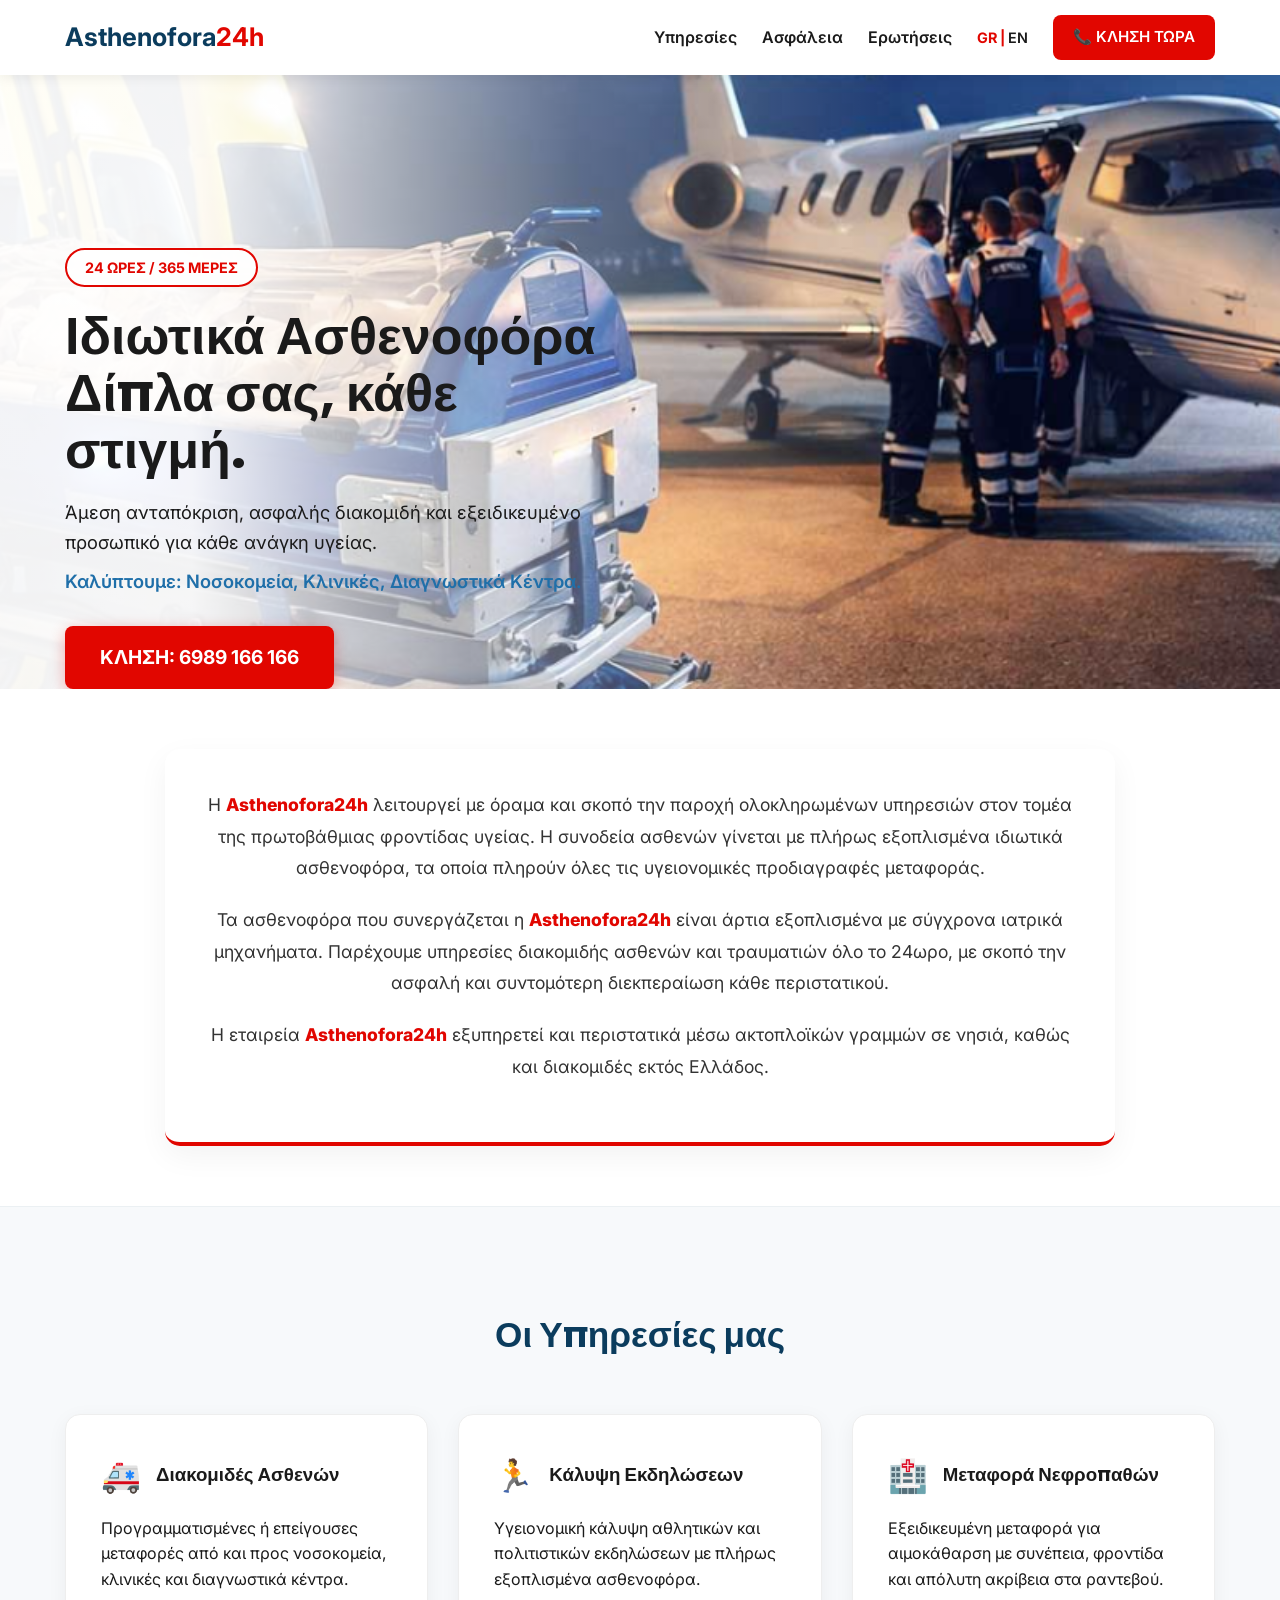
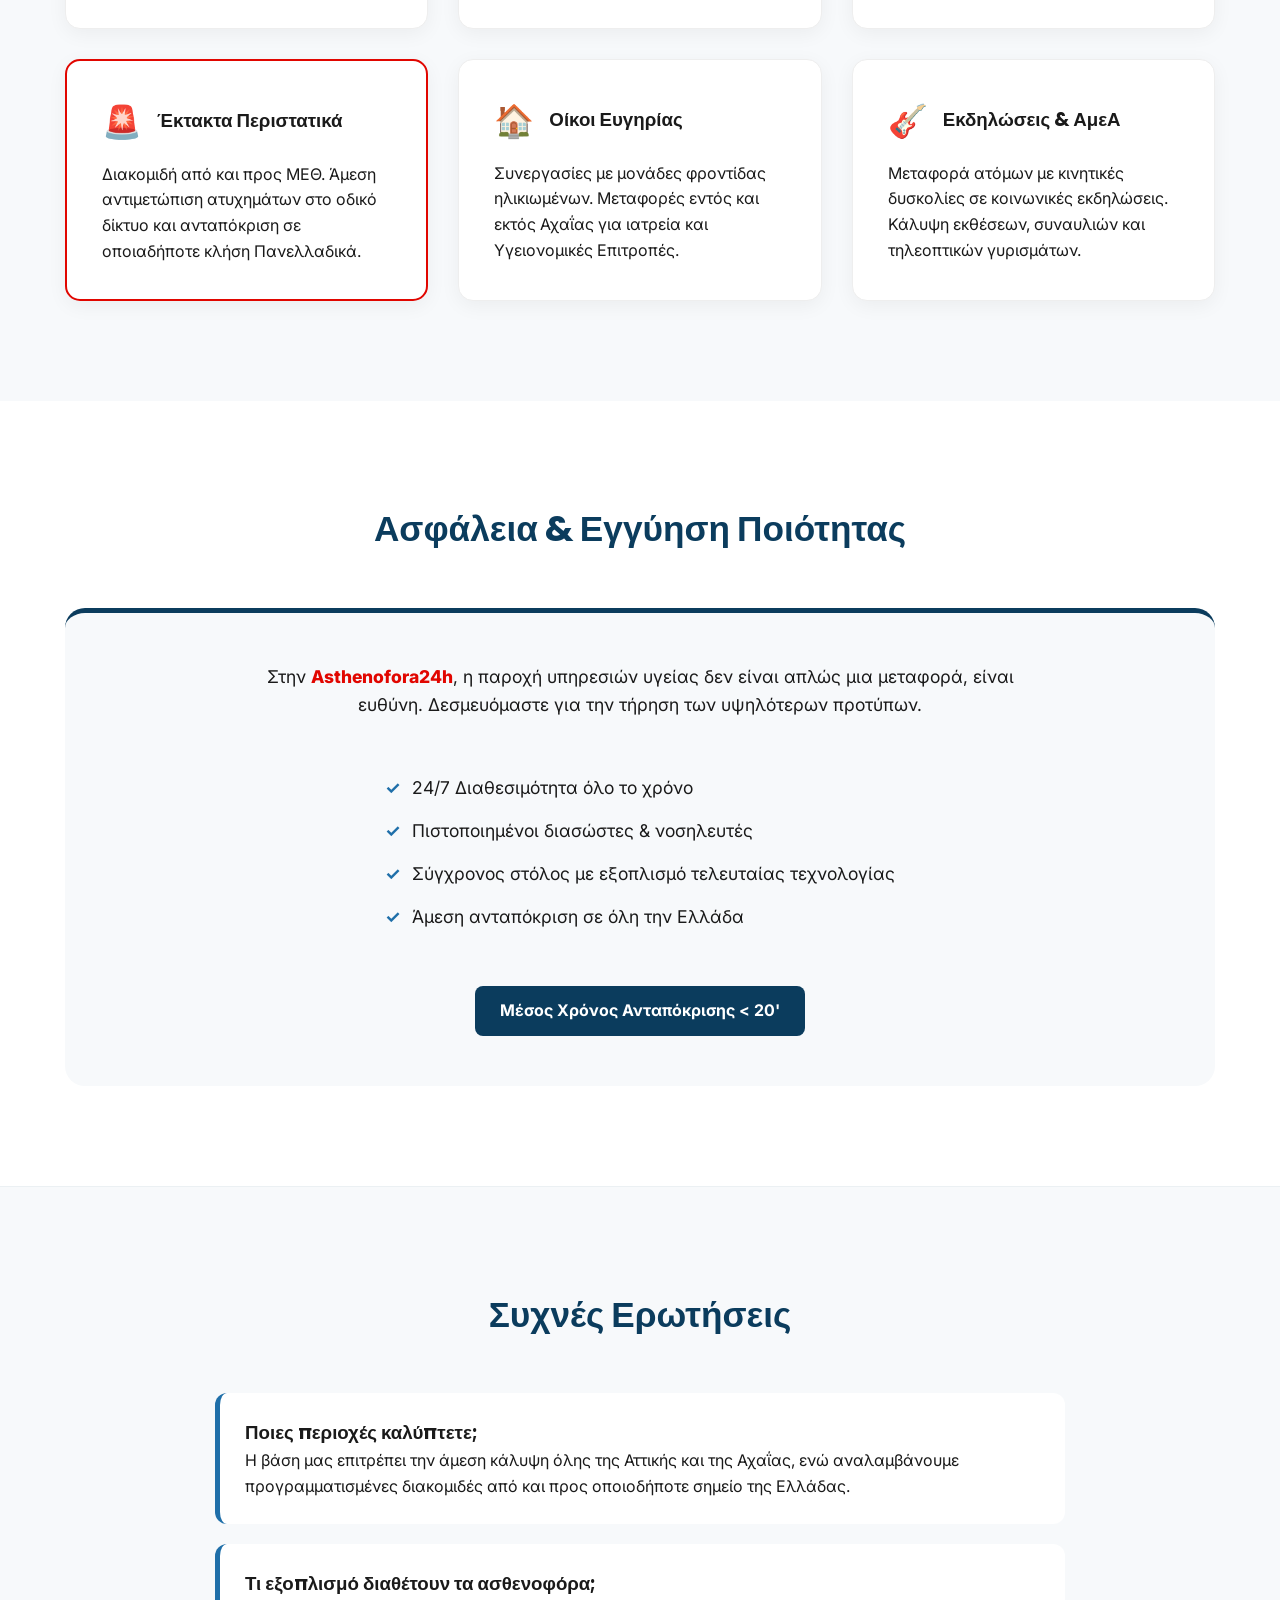
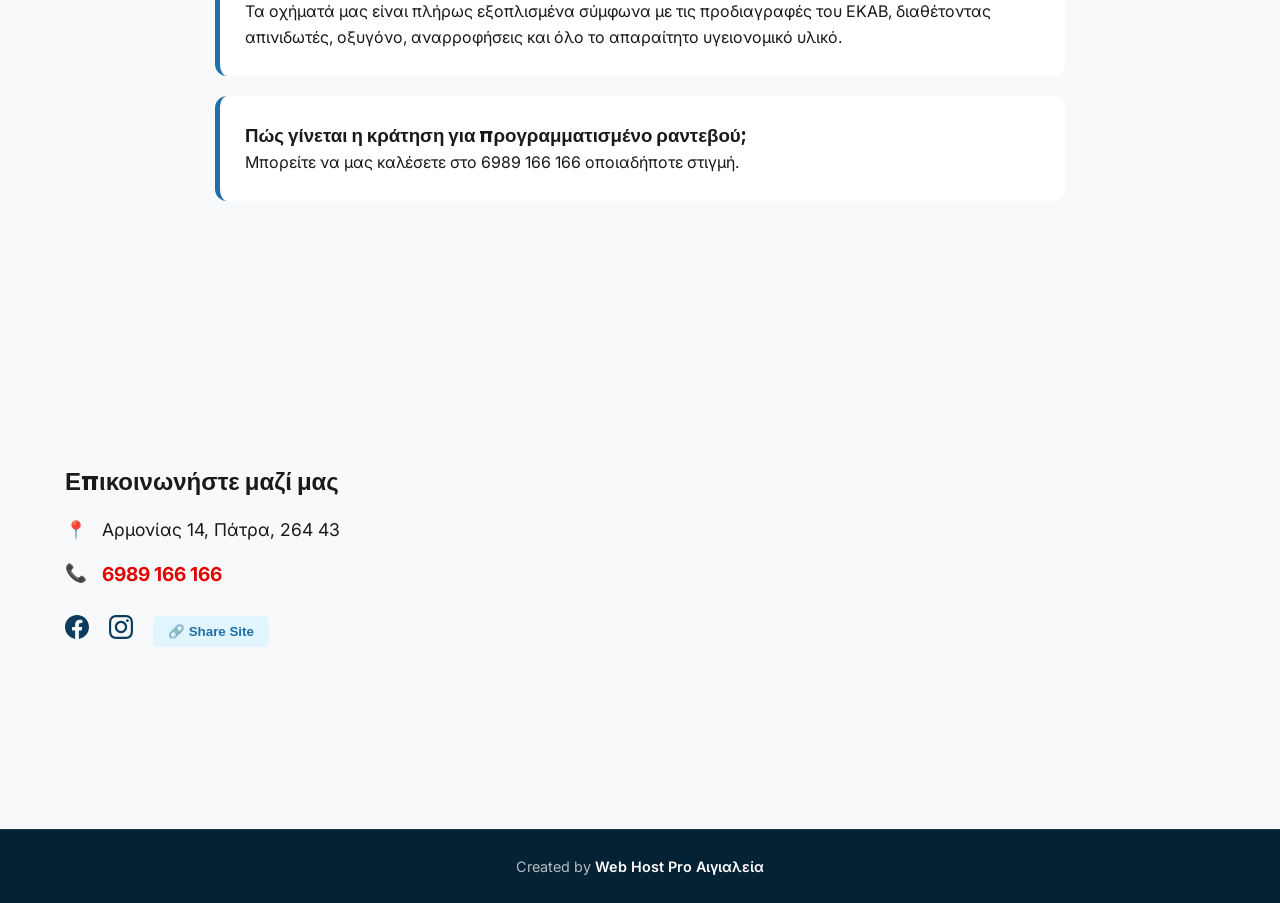
==== commit 4a1592a9: "Added third hero image: main_photo.png" ====
--- a/index.html
+++ b/index.html
@@ -9,6 +9,7 @@
     
     <link href="https://fonts.googleapis.com/css2?family=Inter:wght@400;600&family=Poppins:wght@600;700&display=swap" rel="stylesheet">
     <link rel="stylesheet" href="style.css">
+    <link rel="preload" as="image" href="assets/main_photo.png">
 </head>
 <body>
 
@@ -153,7 +154,7 @@
                     </div>
                     <div class="contact-item">
                         <span class="icon">📞</span>
-                        <p><a href="tel:6989166166">6989 166 166</a></p>
+                        <p><a href="tel:6989166166" class="footer-call-link">6989 166 166</a></p>
                     </div>
                     <div class="social-links">
                         <a href="https://www.facebook.com/p/Asthenofora24-100063815062209/" target="_blank">
@@ -166,11 +167,17 @@
                     </div>
                 </div>
                 <div class="footer-map-box">
-                    <iframe src="https://www.google.com/maps/embed?pb=!1m18!1m12!1m3!1d3144.37257404415!2d21.758362675971515!3d38.2241680718749!2m3!1f0!2f0!3f0!3m2!1i1024!2i768!4f13.1!3m3!1m2!1s0x135e386001092873%3A0xc023e9a7e937d7a1!2zzpHPgc68zr_Ovc6vzrHPgiAxNCwgzqDOrM-Ez4HOsSAyNjQgNDM!5e0!3m2!1sel!2sgr!4v1700000000000" width="100%" height="300" style="border:0; border-radius: 15px;" allowfullscreen="" loading="lazy"></iframe>
+                    <iframe src="https://www.google.com/maps/embed?pb=!1m18!1m12!1m3!1d3143.957648358249!2d21.7513!3d38.2575!2m3!1f0!2f0!3f0!3m2!1i1024!2i768!4f13.1!3m3!1m2!1s0x135e3630f40f0f0f%3A0x0!2sArmonias%2014%2C%20Patra%20264%2043!5e0!3m2!1sen!2sgr!4v1700000000000" width="100%" height="300" style="border:0; border-radius: 15px;" allowfullscreen="" loading="lazy"></iframe>
                 </div>
             </div>
         </div>
     </footer>
+
+    <div class="copyright-bar">
+        <div class="container">
+            <p>Created by <strong>Web Host Pro Αιγιαλεία</strong></p>
+        </div>
+    </div>
 
     <div class="mobile-call-bar">
         <a href="tel:6989166166">
--- a/style.css
+++ b/style.css
@@ -380,6 +380,7 @@
     align-items: center;
     justify-content: center;
     z-index: 2000;
+    box-shadow: 0 -2px 10px rgba(0,0,0,0.1);
 }
 
 .mobile-call-bar a {
@@ -397,48 +398,13 @@
     .hero { text-align: center; min-height: 70vh; }
     .hero::before { background: rgba(255,255,255,0.85); }
     .hero-content { margin: 0 auto; }
-    body { padding-bottom: 70px; }
-}
-/* Mission Panel */
-.mission-panel {
-    text-align: center;
-    max-width: 900px;
-    margin: 0 auto 50px auto;
-    background: white;
-    padding: 40px;
-    border-radius: 15px;
-    box-shadow: 0 5px 20px rgba(0,0,0,0.05);
-}
-.mission-panel p { margin-bottom: 20px; font-size: 1.1rem; color: #444; }
-
-/* Language Switcher */
-.lang-switch { color: var(--accent-red); font-weight: bold; font-size: 0.9rem; }
-.lang-switch a { color: var(--text-dark); text-decoration: none; }
-.lang-switch .active { color: var(--accent-red); }
-
-/* Social & Share */
-.social-links { display: flex; gap: 20px; align-items: center; margin-top: 25px; }
-.share-btn { 
-    background: #e1f5fe; color: var(--secondary-blue); border: none; 
-    padding: 8px 15px; border-radius: 5px; cursor: pointer; font-weight: 600;
-}
-/* Στυλ για το όνομα της εταιρείας μέσα στα κείμενα *//* Στυλ για το Brand Name ως Link Κλήσης */
-.brand-red-link {
-    color: var(--accent-red) !important;
-    font-weight: 800;
-    text-decoration: none;
-    transition: var(--transition);
-    display: inline;
-}
-
-.brand-red-link:hover {
-    color: var(--primary-blue) !important;
-    text-decoration: underline;
-    cursor: pointer;
-}
-
-/* =========================================
-   9. MISSION STATEMENT & BRANDING
+    
+    /* ΠΡΟΣΘΗΚΗ: Δίνει χώρο στο τέλος του site για να φαίνεται η υπογραφή πάνω από την μπάρα */
+    body { padding-bottom: 90px; } 
+}
+
+/* =========================================
+   9. MISSION, BRANDING & FOOTER EXTRAS
    ========================================= */
 .mission-statement {
     padding: 60px 0;
@@ -454,7 +420,6 @@
     border-radius: 15px;
     box-shadow: 0 10px 30px rgba(0,0,0,0.05);
     line-height: 1.8;
-    /* Η κόκκινη γραμμή στη βάση για "Ήρεμη Δύναμη" */
     border-bottom: 4px solid var(--accent-red);
 }
 
@@ -476,45 +441,42 @@
 .brand-red-link:hover {
     color: var(--primary-blue) !important;
     text-decoration: underline;
-    cursor: pointer;
+}
+
+/* Footer Call Link (Το τηλέφωνο πάνω από τον χάρτη) */
+.footer-call-link {
+    color: var(--accent-red) !important;
+    font-weight: 800;
+    font-size: 1.2rem;
+    text-decoration: none;
+    transition: var(--transition);
 }
 
 /* Language Switcher */
-.lang-switch { 
-    color: var(--accent-red); 
-    font-weight: bold; 
-    font-size: 0.9rem; 
-}
-
-.lang-switch a { 
-    color: var(--text-dark); 
-    text-decoration: none; 
-}
-
-.lang-switch .active { 
-    color: var(--accent-red); 
-}
-
-/* Social & Share Buttons */
-.social-links { 
-    display: flex; 
-    gap: 20px; 
-    align-items: center; 
-    margin-top: 25px; 
-}
-
+.lang-switch { color: var(--accent-red); font-weight: bold; font-size: 0.9rem; }
+.lang-switch a { color: var(--text-dark); text-decoration: none; }
+.lang-switch .active { color: var(--accent-red); }
+
+/* Social & Share */
+.social-links { display: flex; gap: 20px; align-items: center; margin-top: 25px; }
 .share-btn { 
-    background: #e1f5fe; 
-    color: var(--secondary-blue); 
-    border: none; 
-    padding: 8px 15px; 
-    border-radius: 5px; 
-    cursor: pointer; 
+    background: #e1f5fe; color: var(--secondary-blue); border: none; 
+    padding: 8px 15px; border-radius: 5px; cursor: pointer; font-weight: 600;
+    transition: var(--transition);
+}
+.share-btn:hover { background: var(--secondary-blue); color: white; }
+
+/* ΥΠΟΓΡΑΦΗ: Copyright Bar */
+.copyright-bar {
+    background-color: #052134;
+    color: rgba(255, 255, 255, 0.7);
+    padding: 25px 0;
+    text-align: center;
+    font-size: 0.9rem;
+    border-top: 1px solid rgba(255, 255, 255, 0.1);
+}
+
+.copyright-bar strong {
+    color: var(--white);
     font-weight: 600;
-    transition: var(--transition);
-}
-
-.share-btn:hover {
-    background: var(--secondary-blue);
-    color: white;
 }
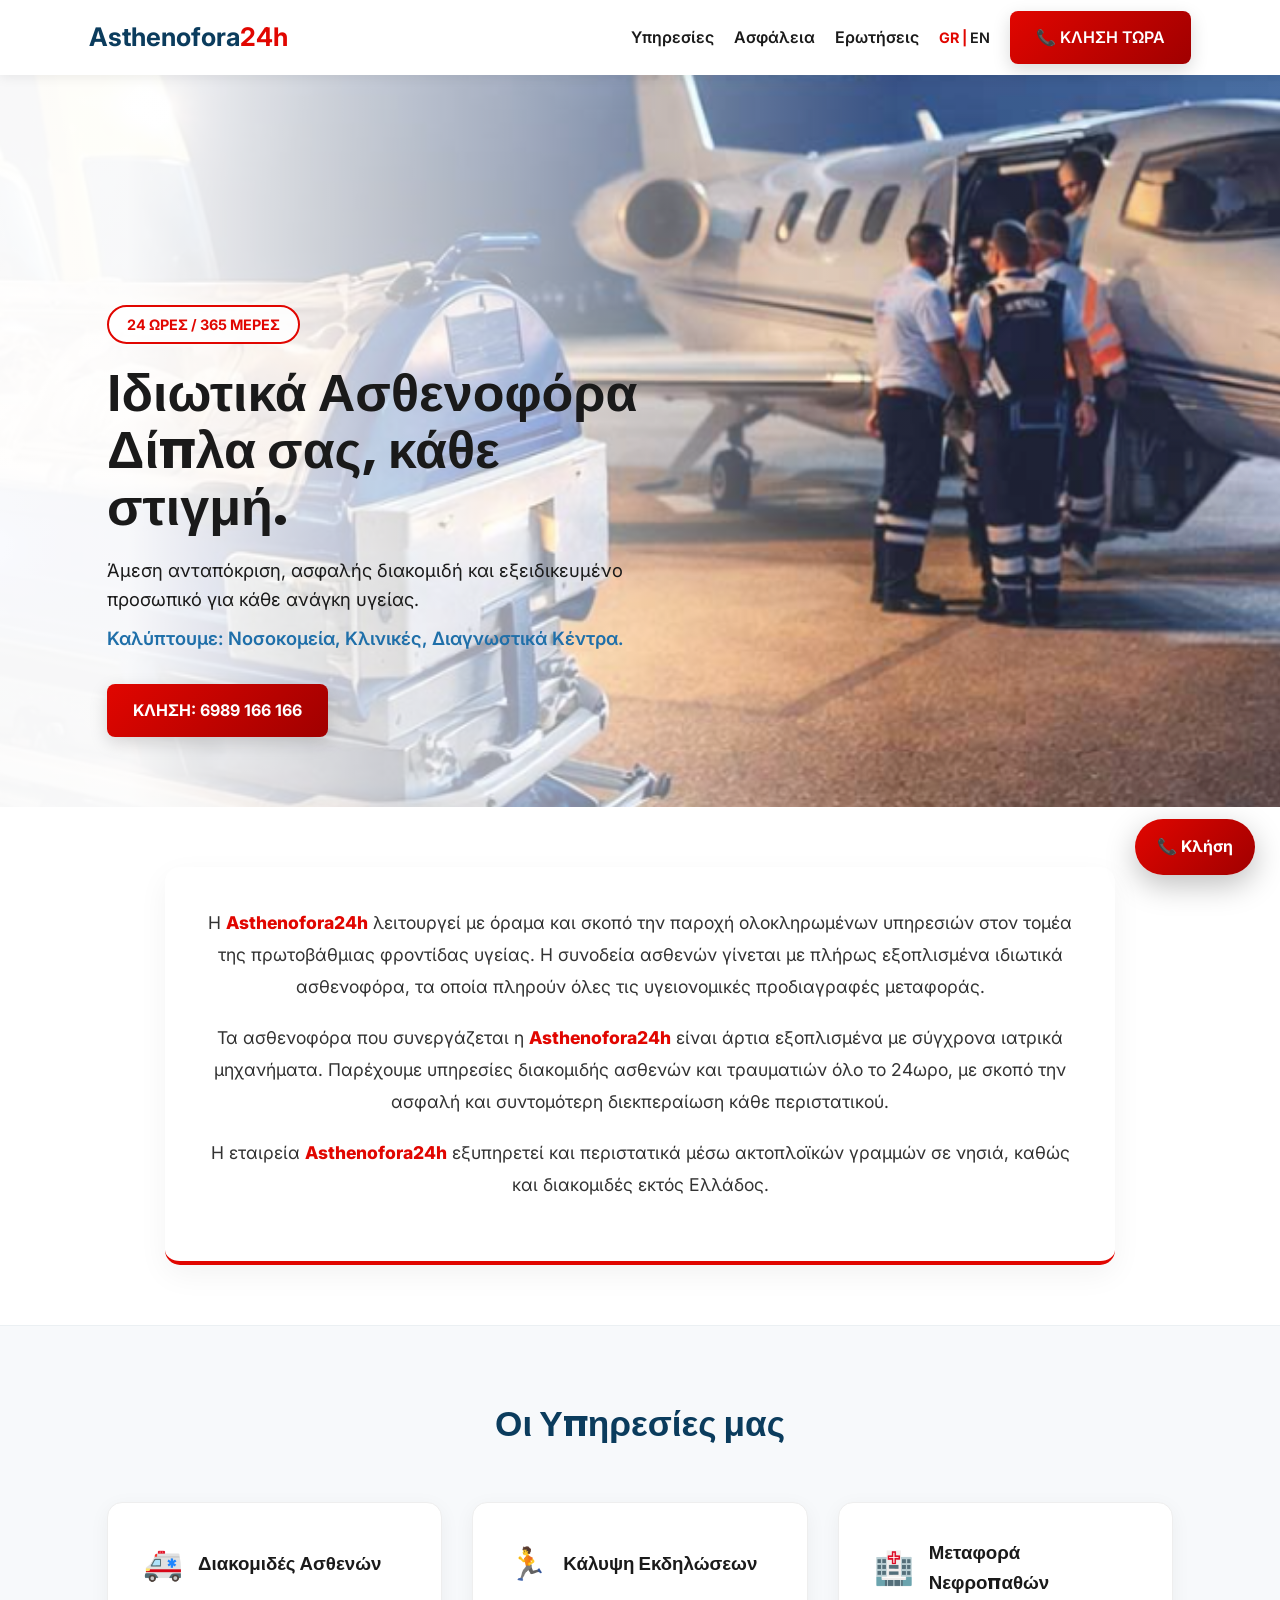
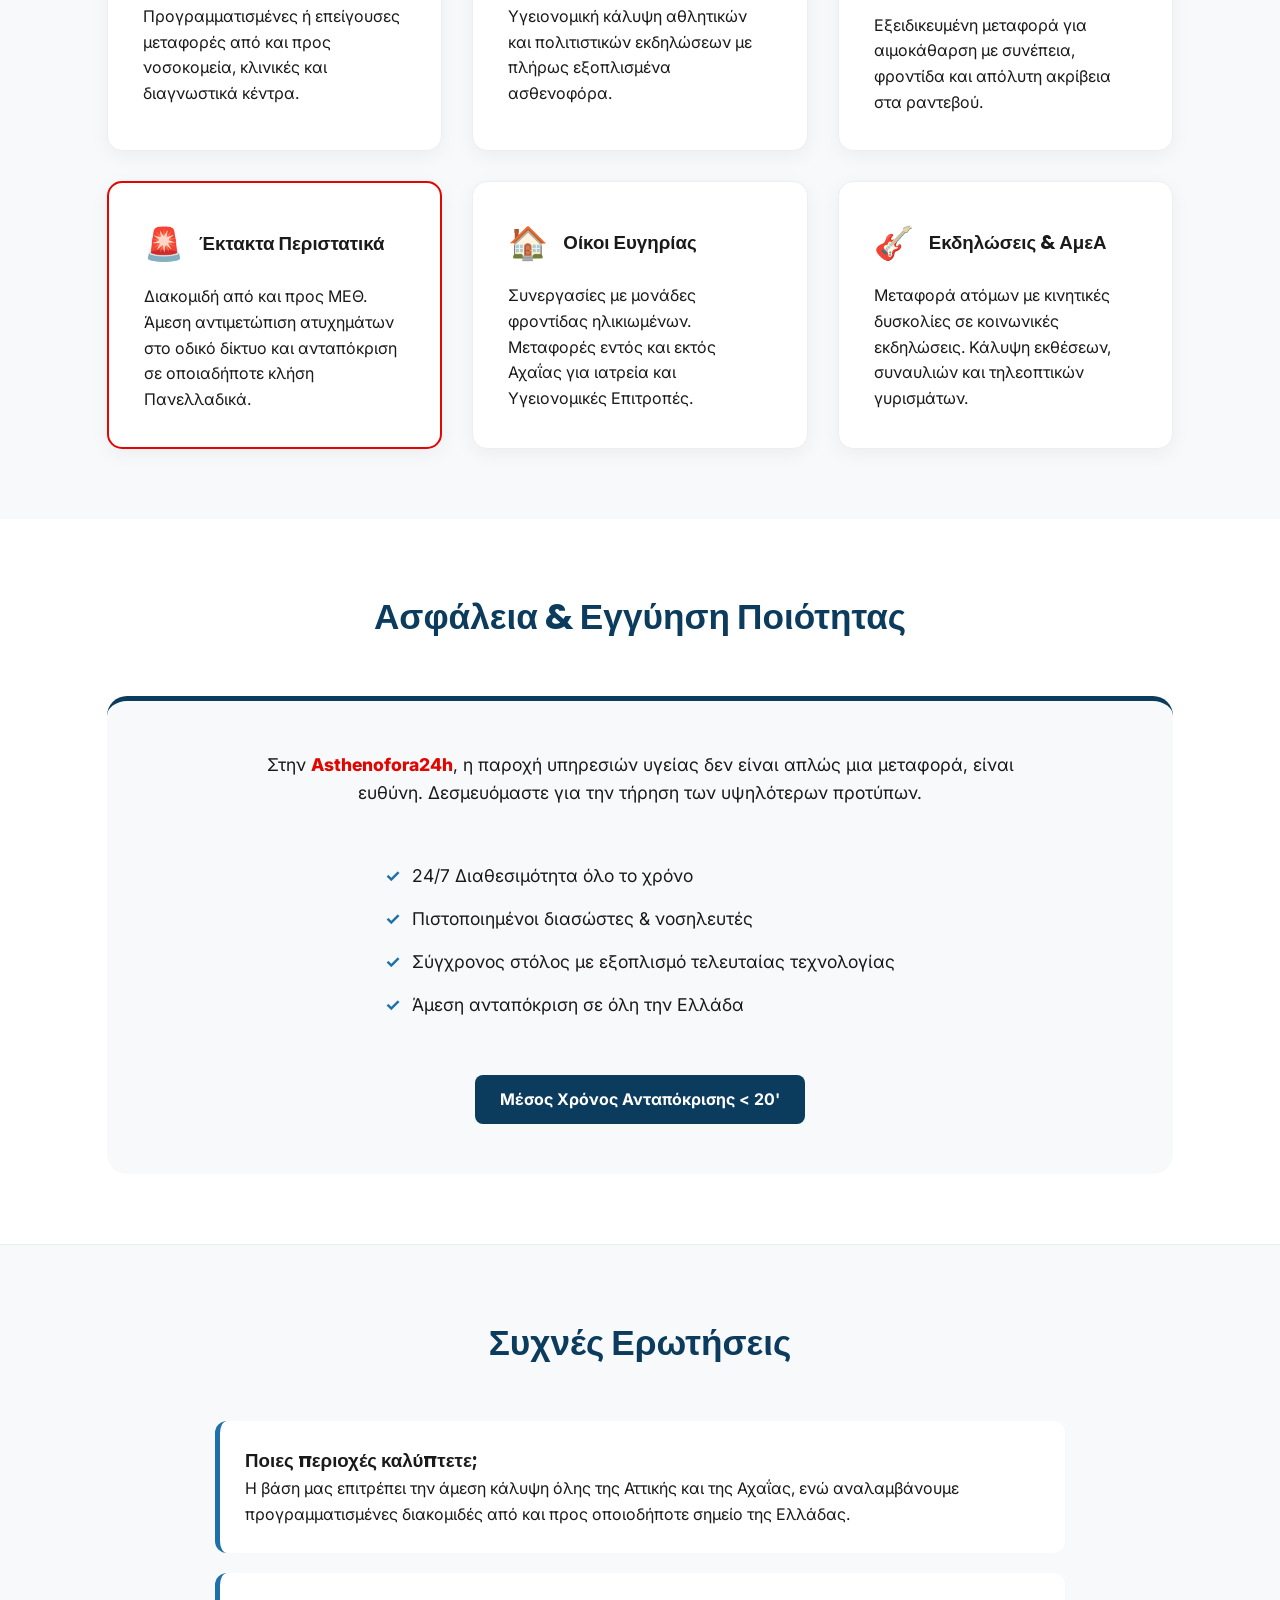
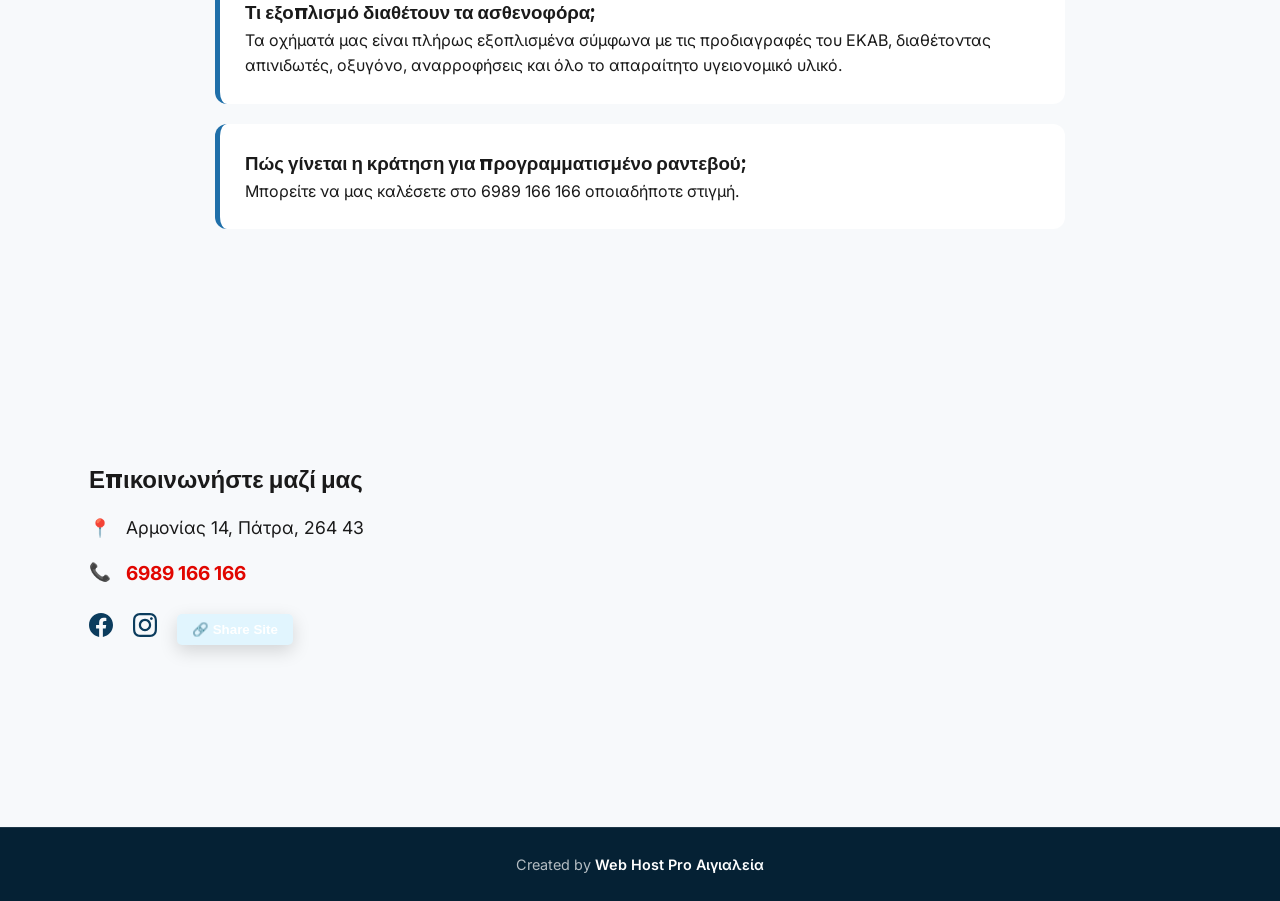
==== commit f24297d1: "Enhance tablet header responsiveness, upgrade button styles and improve overall visual polish" ====
--- a/index.html
+++ b/index.html
@@ -3,9 +3,8 @@
 <head>
     <meta charset="UTF-8">
     <meta name="viewport" content="width=device-width, initial-scale=1.0">
-    <title>Asthenofora24h | Ιδιωτικά Ασθενοφόρα - Άμεση Διακομιδή</title>
-    
-    <meta name="description" content="Ιδιωτικά ασθενοφόρα Asthenofora24h. Άμεση ανταπόκριση < 20', 24/7 διαθεσιμότητα, μεταφορές ασθενών και κάλυψη εκδηλώσεων.">
+    <title>Asthenofora24h | Ιδιωτικά Ασθενοφόρα 24/7</title>
+    <meta name="description" content="Ιδιωτικά ασθενοφόρα 24/7 σε όλη την Ελλάδα. Άμεση διακομιδή ασθενών με πλήρως εξοπλισμένες κινητές μονάδες.">
     
     <link href="https://fonts.googleapis.com/css2?family=Inter:wght@400;600&family=Poppins:wght@600;700&display=swap" rel="stylesheet">
     <link rel="stylesheet" href="style.css">
@@ -23,7 +22,7 @@
                 <div class="lang-switch">
                     <span class="active">GR</span> | <a href="en.html">EN</a>
                 </div>
-                <a href="tel:6989166166" class="nav-call-btn">📞 ΚΛΗΣΗ ΤΩΡΑ</a>
+                <a href="tel:6989166166" class="nav-call-btn btn">📞 ΚΛΗΣΗ ΤΩΡΑ</a>
             </nav>
         </div>
     </header>
@@ -39,7 +38,7 @@
                     <span>Καλύπτουμε: Νοσοκομεία, Κλινικές, Διαγνωστικά Κέντρα.</span>
                 </p>
                 <div class="hero-btns">
-                    <a href="tel:6989166166" class="btn-main-cta">ΚΛΗΣΗ: 6989 166 166</a>
+                    <a href="tel:6989166166" class="btn-main-cta btn">ΚΛΗΣΗ: 6989 166 166</a>
                 </div>
             </div>
         </div>
@@ -186,6 +185,8 @@
         </a>
     </div>
 
+    <a href="tel:+306989166166" class="call-button">📞 Κλήση</a>
+
     <script src="script.js"></script>
 </body>
 </html>
--- a/style.css
+++ b/style.css
@@ -89,26 +89,13 @@
     color: var(--secondary-blue); 
 }
 
-.nav-call-btn {
-    background: var(--accent-red);
-    color: var(--white) !important;
-    padding: 10px 20px;
-    border-radius: 8px;
-    font-size: 0.95rem;
-    transition: var(--transition);
-}
-
-.nav-call-btn:hover {
-    background: #b30500 !important;
-    transform: translateY(-2px);
-}
-/* =========================================
-   3. HERO SECTION (ΤΕΛΙΚΟ & ΟΛΟΚΛΗΡΩΜΕΝΟ)
+/* =========================================
+   3. HERO SECTION
    ========================================= */
 .hero {
     position: relative;
     overflow: hidden;
-    min-height: 40vh; /* Ισορροπημένο ύψος */
+    min-height: 40vh;
     display: flex;
     align-items: center;
     background-color: #000;
@@ -122,7 +109,7 @@
     width: 100%;
     height: 100%;
     background-size: cover;
-    background-position: 70% center; /* Μετακίνηση φωτό 10% δεξιά */
+    background-position: 70% center;
     background-repeat: no-repeat;
     transition: background-image 1.5s ease-in-out, transform 8s linear;
     z-index: 1;
@@ -136,13 +123,18 @@
     content: '';
     position: absolute;
     top: 0; left: 0; width: 100%; height: 100%;
-    /* Πολύ ελαφρύ σβήσιμο για να φαίνονται οι διασώστες */
     background: linear-gradient(90deg, 
         rgba(255,255,255,0.95) 15%, 
         rgba(255,255,255,0.3) 45%, 
         rgba(255,255,255,0) 70%
     );
     z-index: 2;
+    background: linear-gradient(
+  90deg,
+  rgba(255,255,255,0.97) 10%,
+  rgba(255,255,255,0.6) 40%,
+  rgba(255,255,255,0.1) 70%
+);
 }
 
 .hero-container-rel {
@@ -156,11 +148,9 @@
     text-align: left;
     margin-left: 0;
     margin-right: auto;
-    /* Κατέβασμα 5% για να μην κρύβει τα πρόσωπα */
     padding-top: 15%; 
 }
 
-/* 24 Ώρες Badge με Κόκκινα Γράμματα */
 .top-badge {
     background: rgba(255, 255, 255, 0.9);
     color: var(--accent-red);
@@ -179,16 +169,13 @@
     line-height: 1.1; 
     margin-bottom: 20px; 
     color: var(--text-dark);
-    text-align: left;
-}
-
-/* Ενοποιημένο κείμενο 1 + 2 */
+}
+
 .hero-description {
     font-size: 1.15rem;
     line-height: 1.6;
     color: #1A1A1A;
     margin-bottom: 30px;
-    text-align: left;
 }
 
 .hero-description span {
@@ -198,39 +185,9 @@
     color: var(--secondary-blue);
 }
 
-/* Κουμπί ΚΛΗΣΗ (3) */
-.btn-main-cta {
-    display: inline-block;
-    background: var(--accent-red);
-    color: var(--white);
-    padding: 16px 35px;
-    border-radius: 8px;
-    text-decoration: none;
-    font-weight: 700;
-    font-size: 1.2rem;
-    box-shadow: 0 4px 15px rgba(225, 6, 0, 0.3);
-    transition: var(--transition);
-}
-
-.btn-main-cta:hover {
-    transform: translateY(-3px);
-    background: #b30500;
-}
-
-/* --- Mobile Fixes --- */
-@media (max-width: 768px) {
-    .hero { text-align: center; min-height: 75vh; }
-    .hero::before { background: rgba(255,255,255,0.85); }
-    .hero-content { margin: 0 auto; padding-top: 10%; }
-    .hero h1, .hero-description { text-align: center; }
-}
 /* =========================================
    4. SECTIONS & PANELS
    ========================================= */
-.section { 
-    padding: 100px 0; 
-}
-
 .section-light { 
     background-color: var(--bg-light); 
     border-top: 1px solid #ebf0f3; 
@@ -266,8 +223,8 @@
 }
 
 .card:hover {
-    transform: translateY(-8px);
-    box-shadow: 0 12px 30px rgba(11, 60, 93, 0.1);
+  transform: translateY(-10px);
+  box-shadow: 0 20px 40px rgba(11, 60, 93, 0.12);
 }
 
 .card-highlight {
@@ -288,10 +245,10 @@
    ========================================= */
 .quality-panel {
     background: var(--bg-light);
-    padding: 50px 40px; /* Λίγο περισσότερο ύψος */
+    padding: 50px 40px;
     border-radius: 20px;
-    border-top: 5px solid var(--primary-blue); /* Από αριστερά, το πήγαμε πάνω για συμμετρία */
-    text-align: center; /* Κεντράρισμα περιεχομένου */
+    border-top: 5px solid var(--primary-blue);
+    text-align: center;
 }
 
 .quality-text {
@@ -307,8 +264,8 @@
 .quality-list {
     list-style: none;
     margin: 30px auto;
-    display: inline-block; /* Για να κεντραριστεί η λίστα ως μπλοκ */
-    text-align: left; /* Αλλά τα κείμενα μέσα να ξεκινούν από αριστερά */
+    display: inline-block;
+    text-align: left;
 }
 
 .quality-list li {
@@ -346,6 +303,7 @@
     margin-bottom: 20px;
     border-left: 5px solid var(--secondary-blue);
 }
+
 /* =========================================
    7. FOOTER & MAP
    ========================================= */
@@ -366,6 +324,19 @@
 }
 
 .contact-item a { color: var(--accent-red); font-weight: 700; text-decoration: none; }
+
+.footer-call-link {
+    color: var(--accent-red) !important;
+    font-weight: 800;
+    font-size: 1.2rem;
+    text-decoration: none;
+    transition: var(--transition);
+}
+
+.footer-call-link:hover {
+    color: var(--primary-blue) !important;
+    text-decoration: underline;
+}
 
 /* =========================================
    8. MOBILE CALL BAR & RESPONSIVE
@@ -394,17 +365,13 @@
     .desktop-nav { display: none; }
     .mobile-call-bar { display: flex; }
     .footer-grid { grid-template-columns: 1fr; }
-    .section { padding: 60px 0; }
     .hero { text-align: center; min-height: 70vh; }
     .hero::before { background: rgba(255,255,255,0.85); }
     .hero-content { margin: 0 auto; }
-    
-    /* ΠΡΟΣΘΗΚΗ: Δίνει χώρο στο τέλος του site για να φαίνεται η υπογραφή πάνω από την μπάρα */
-    body { padding-bottom: 90px; } 
-}
-
-/* =========================================
-   9. MISSION, BRANDING & FOOTER EXTRAS
+}
+
+/* =========================================
+   9. MISSION STATEMENT & BRANDING
    ========================================= */
 .mission-statement {
     padding: 60px 0;
@@ -429,7 +396,6 @@
     color: #333;
 }
 
-/* Στυλ για το Brand Name ως Link Κλήσης */
 .brand-red-link {
     color: var(--accent-red) !important;
     font-weight: 800;
@@ -443,30 +409,25 @@
     text-decoration: underline;
 }
 
-/* Footer Call Link (Το τηλέφωνο πάνω από τον χάρτη) */
-.footer-call-link {
-    color: var(--accent-red) !important;
-    font-weight: 800;
-    font-size: 1.2rem;
-    text-decoration: none;
-    transition: var(--transition);
-}
-
-/* Language Switcher */
 .lang-switch { color: var(--accent-red); font-weight: bold; font-size: 0.9rem; }
 .lang-switch a { color: var(--text-dark); text-decoration: none; }
 .lang-switch .active { color: var(--accent-red); }
 
-/* Social & Share */
 .social-links { display: flex; gap: 20px; align-items: center; margin-top: 25px; }
+
 .share-btn { 
-    background: #e1f5fe; color: var(--secondary-blue); border: none; 
-    padding: 8px 15px; border-radius: 5px; cursor: pointer; font-weight: 600;
+    background: #e1f5fe; 
+    color: var(--secondary-blue); 
+    border: none; 
+    padding: 8px 15px; 
+    border-radius: 5px; 
+    cursor: pointer; 
+    font-weight: 600;
     transition: var(--transition);
 }
+
 .share-btn:hover { background: var(--secondary-blue); color: white; }
 
-/* ΥΠΟΓΡΑΦΗ: Copyright Bar */
 .copyright-bar {
     background-color: #052134;
     color: rgba(255, 255, 255, 0.7);
@@ -479,4 +440,113 @@
 .copyright-bar strong {
     color: var(--white);
     font-weight: 600;
+}
+
+/* =========================================
+   NEW UPDATES
+   ========================================= */
+.call-button {
+  position: fixed;
+  bottom: 25px;
+  right: 25px;
+  background: linear-gradient(135deg, #E10600, #a00000);
+  color: white;
+  padding: 15px 22px;
+  border-radius: 60px;
+  text-decoration: none;
+  font-weight: 700;
+  z-index: 999;
+  box-shadow: 0 10px 30px rgba(0,0,0,0.25);
+  transition: all 0.3s ease;
+}
+
+.call-button:hover {
+  transform: translateY(-4px) scale(1.05);
+}
+
+button,
+.btn {
+  background: linear-gradient(135deg, #E10600, #a00000);
+  color: white !important;
+  padding: 14px 26px;
+  border: none;
+  cursor: pointer;
+  font-weight: 700;
+  border-radius: 8px;
+  transition: all 0.3s ease;
+  text-decoration: none;
+  display: inline-block;
+  box-shadow: 0 6px 18px rgba(0,0,0,0.15);
+}
+
+button:hover,
+.btn:hover {
+  transform: translateY(-3px);
+}
+
+section {
+  padding: 70px 20px;
+}
+
+.container {
+  width: 90%;
+  max-width: 1200px;
+  margin: 0 auto;
+}
+
+@media (max-width: 768px) {
+    body { padding-bottom: 90px; }
+}
+/* =========================================
+   HEADER RESPONSIVE FIX (PREMIUM VERSION)
+   ========================================= */
+
+.header-flex {
+  display: flex;
+  justify-content: space-between;
+  align-items: center;
+  flex-wrap: wrap;
+}
+
+.desktop-nav {
+  display: flex;
+  align-items: center;
+  gap: 20px;
+  flex-wrap: wrap;
+}
+
+.desktop-nav a {
+  position: relative;
+}
+
+.desktop-nav a::after {
+  content: '';
+  position: absolute;
+  bottom: -4px;
+  left: 0;
+  width: 0%;
+  height: 2px;
+  background: var(--secondary-blue);
+  transition: width 0.3s ease;
+}
+
+.desktop-nav a:hover::after {
+  width: 100%;
+}
+
+/* Tablet Optimization */
+@media (max-width: 1024px) {
+
+  .desktop-nav {
+    gap: 12px;
+  }
+
+  .desktop-nav a {
+    font-size: 14px;
+  }
+
+  .call-button {
+    display: none;
+  }
+
 }
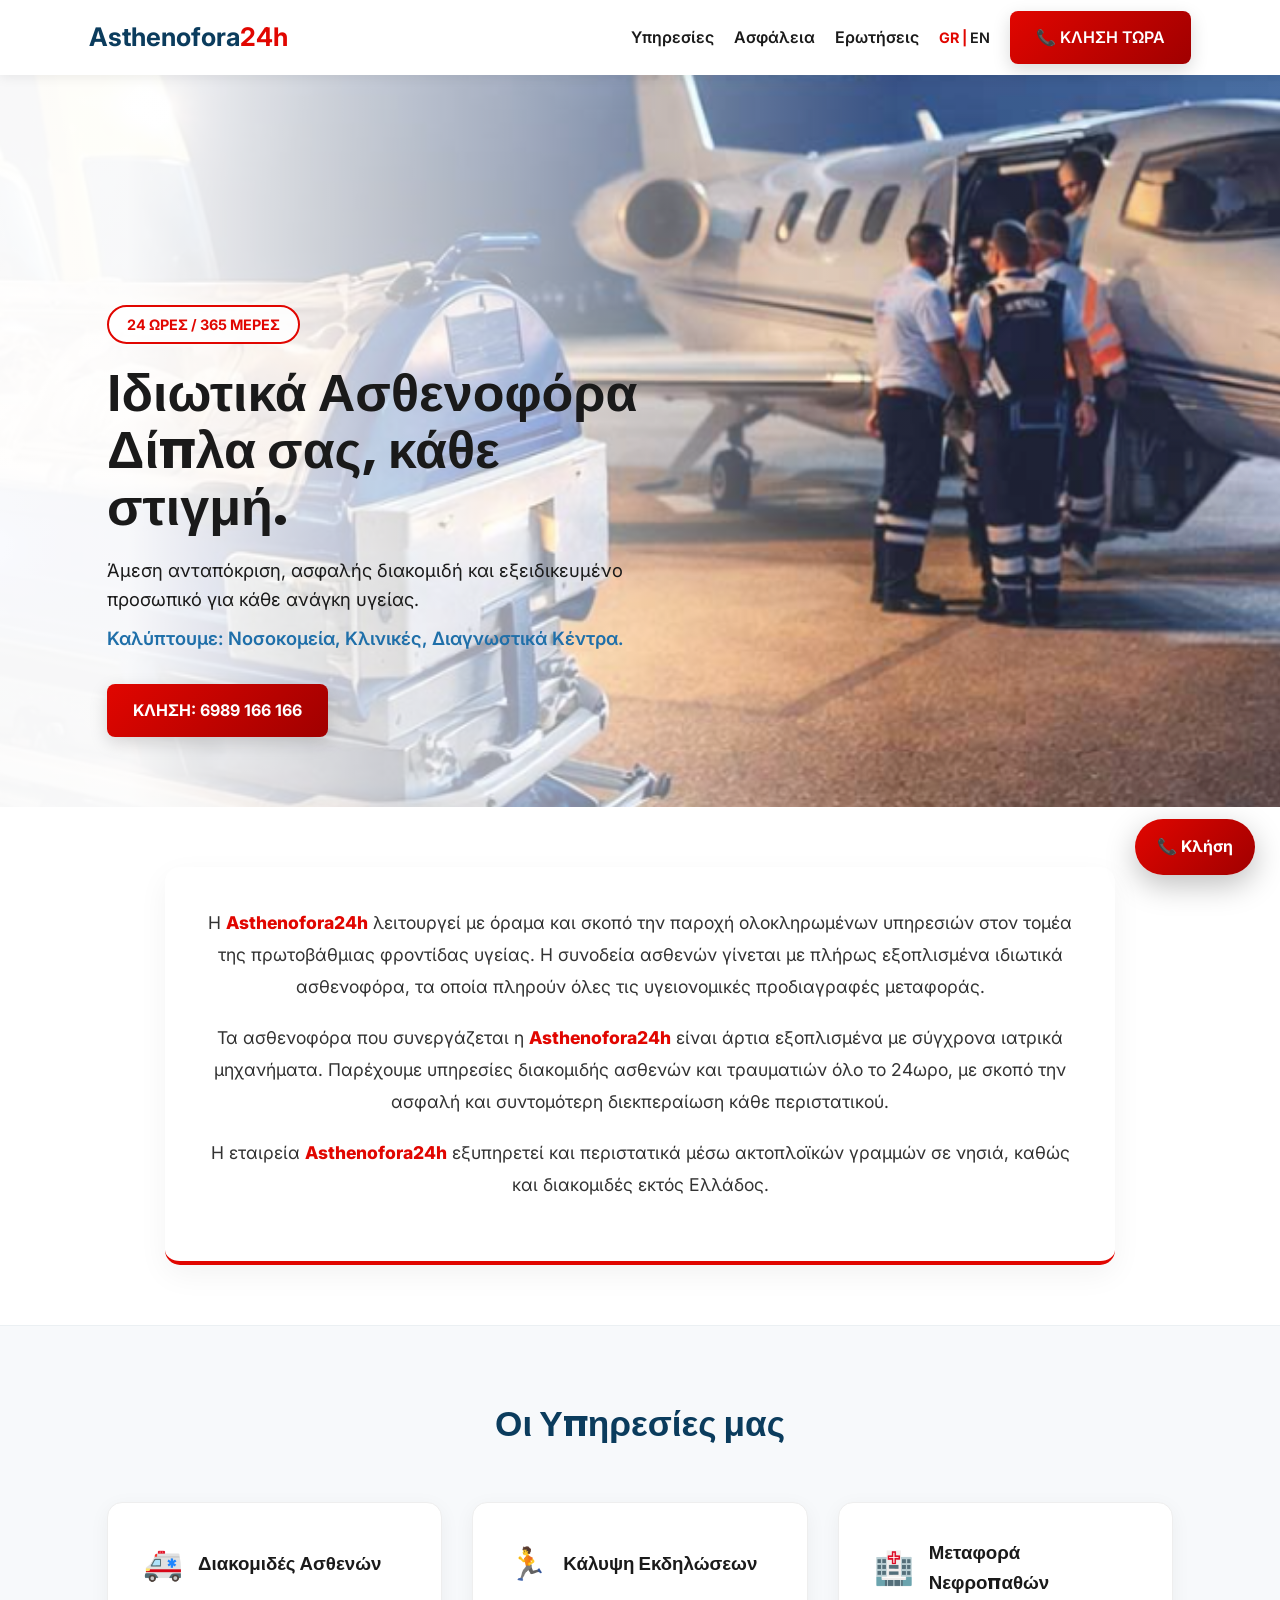
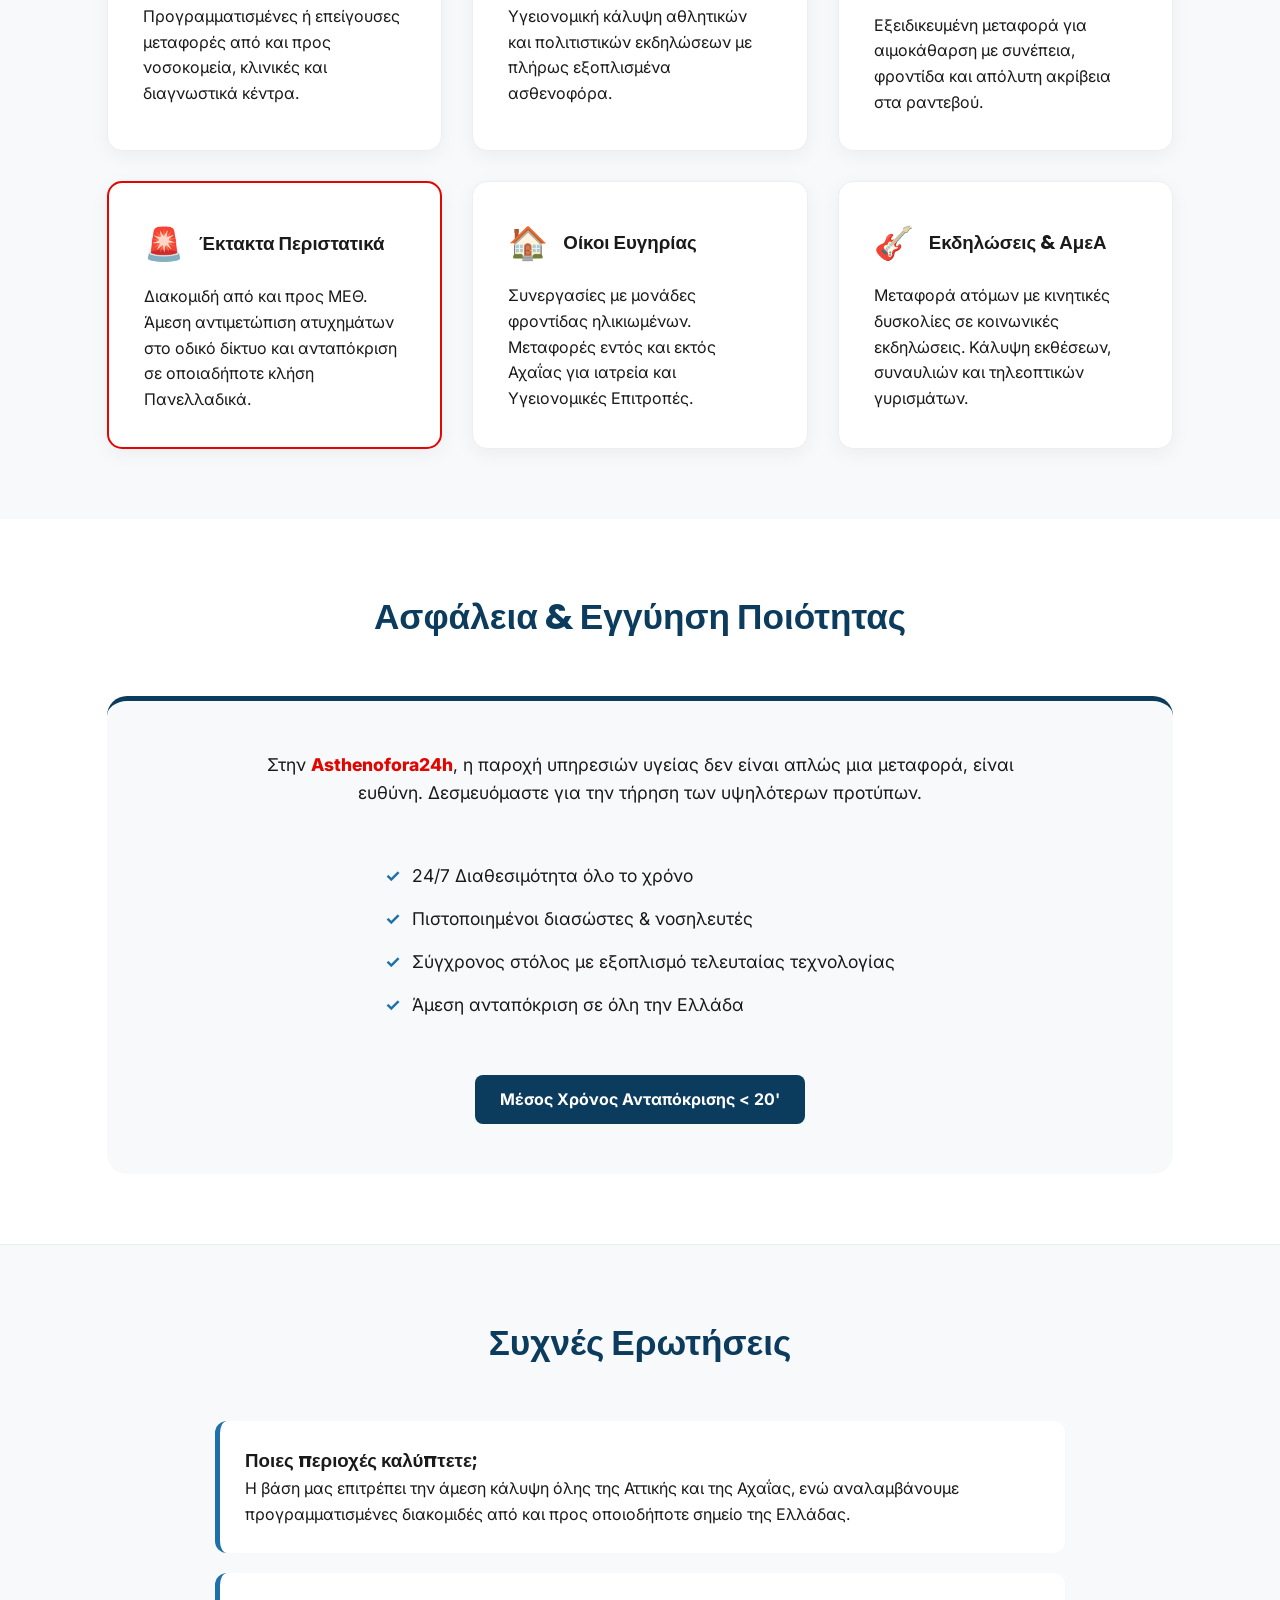
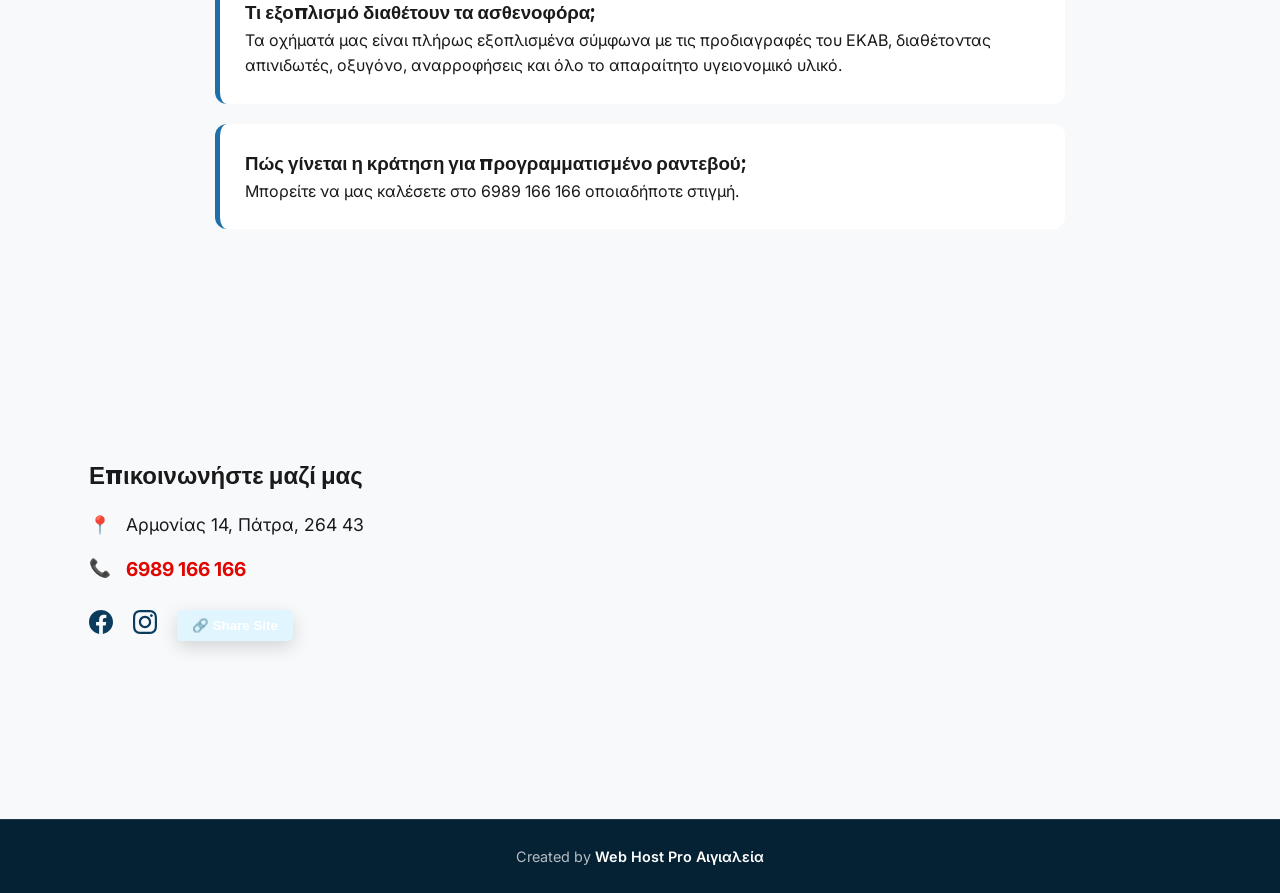
==== commit 360569b4: "Improve mobile responsiveness and safe-area handling" ====
--- a/index.html
+++ b/index.html
@@ -2,7 +2,7 @@
 <html lang="el">
 <head>
     <meta charset="UTF-8">
-    <meta name="viewport" content="width=device-width, initial-scale=1.0">
+    <meta name="viewport" content="width=device-width, initial-scale=1.0, viewport-fit=cover">
     <title>Asthenofora24h | Ιδιωτικά Ασθενοφόρα 24/7</title>
     <meta name="description" content="Ιδιωτικά ασθενοφόρα 24/7 σε όλη την Ελλάδα. Άμεση διακομιδή ασθενών με πλήρως εξοπλισμένες κινητές μονάδες.">
     
--- a/style.css
+++ b/style.css
@@ -27,6 +27,11 @@
     background-color: var(--bg-light);
     line-height: 1.6;
     overflow-x: hidden;
+}
+
+html,
+body {
+    max-width: 100%;
 }
 
 h1, h2, h3 { 
@@ -549,4 +554,124 @@
     display: none;
   }
 
+}
+
+/* =========================================
+   MOBILE-FIRST HARDENING
+   ========================================= */
+.grid {
+    grid-template-columns: repeat(auto-fit, minmax(min(100%, 280px), 1fr));
+}
+
+.card,
+.faq-card,
+.mission-panel,
+.quality-panel {
+    overflow-wrap: anywhere;
+}
+
+.footer-map-box iframe {
+    display: block;
+}
+
+.mobile-call-bar {
+    height: 64px;
+    padding-bottom: env(safe-area-inset-bottom);
+}
+
+.mobile-call-bar a {
+    display: flex;
+    align-items: center;
+    justify-content: center;
+    gap: 8px;
+    width: 100%;
+    padding: 0 12px;
+    text-align: center;
+}
+
+@media (max-width: 768px) {
+    .container {
+        width: min(1200px, calc(100% - 32px));
+        padding: 0;
+    }
+
+    section {
+        padding: 56px 0;
+    }
+
+    .hero {
+        min-height: min(78svh, 700px);
+    }
+
+    .hero-content {
+        padding-top: 28px;
+    }
+
+    .hero h1 {
+        font-size: clamp(28px, 8vw, 40px);
+    }
+
+    .hero-description {
+        font-size: clamp(1rem, 3.9vw, 1.1rem);
+    }
+
+    .section-title {
+        font-size: clamp(1.55rem, 6vw, 2rem);
+        margin-bottom: 34px;
+    }
+
+    .grid {
+        gap: 18px;
+    }
+
+    .card {
+        padding: 24px 18px;
+    }
+
+    .quality-panel,
+    .mission-panel {
+        padding: 26px 18px;
+    }
+
+    .quality-list li {
+        align-items: flex-start;
+    }
+
+    .social-links {
+        flex-wrap: wrap;
+        gap: 12px;
+    }
+
+    .contact-item {
+        align-items: flex-start;
+    }
+
+    body {
+        padding-bottom: calc(84px + env(safe-area-inset-bottom));
+    }
+}
+
+@media (max-width: 480px) {
+    .sticky-header {
+        height: 68px;
+    }
+
+    .logo {
+        font-size: 1.3rem;
+    }
+
+    .top-badge {
+        font-size: 0.78rem;
+        padding: 5px 12px;
+    }
+
+    .mobile-call-bar a {
+        font-size: 1rem;
+    }
+
+    .phone-text {
+        white-space: nowrap;
+        overflow: hidden;
+        text-overflow: ellipsis;
+    }
 }
